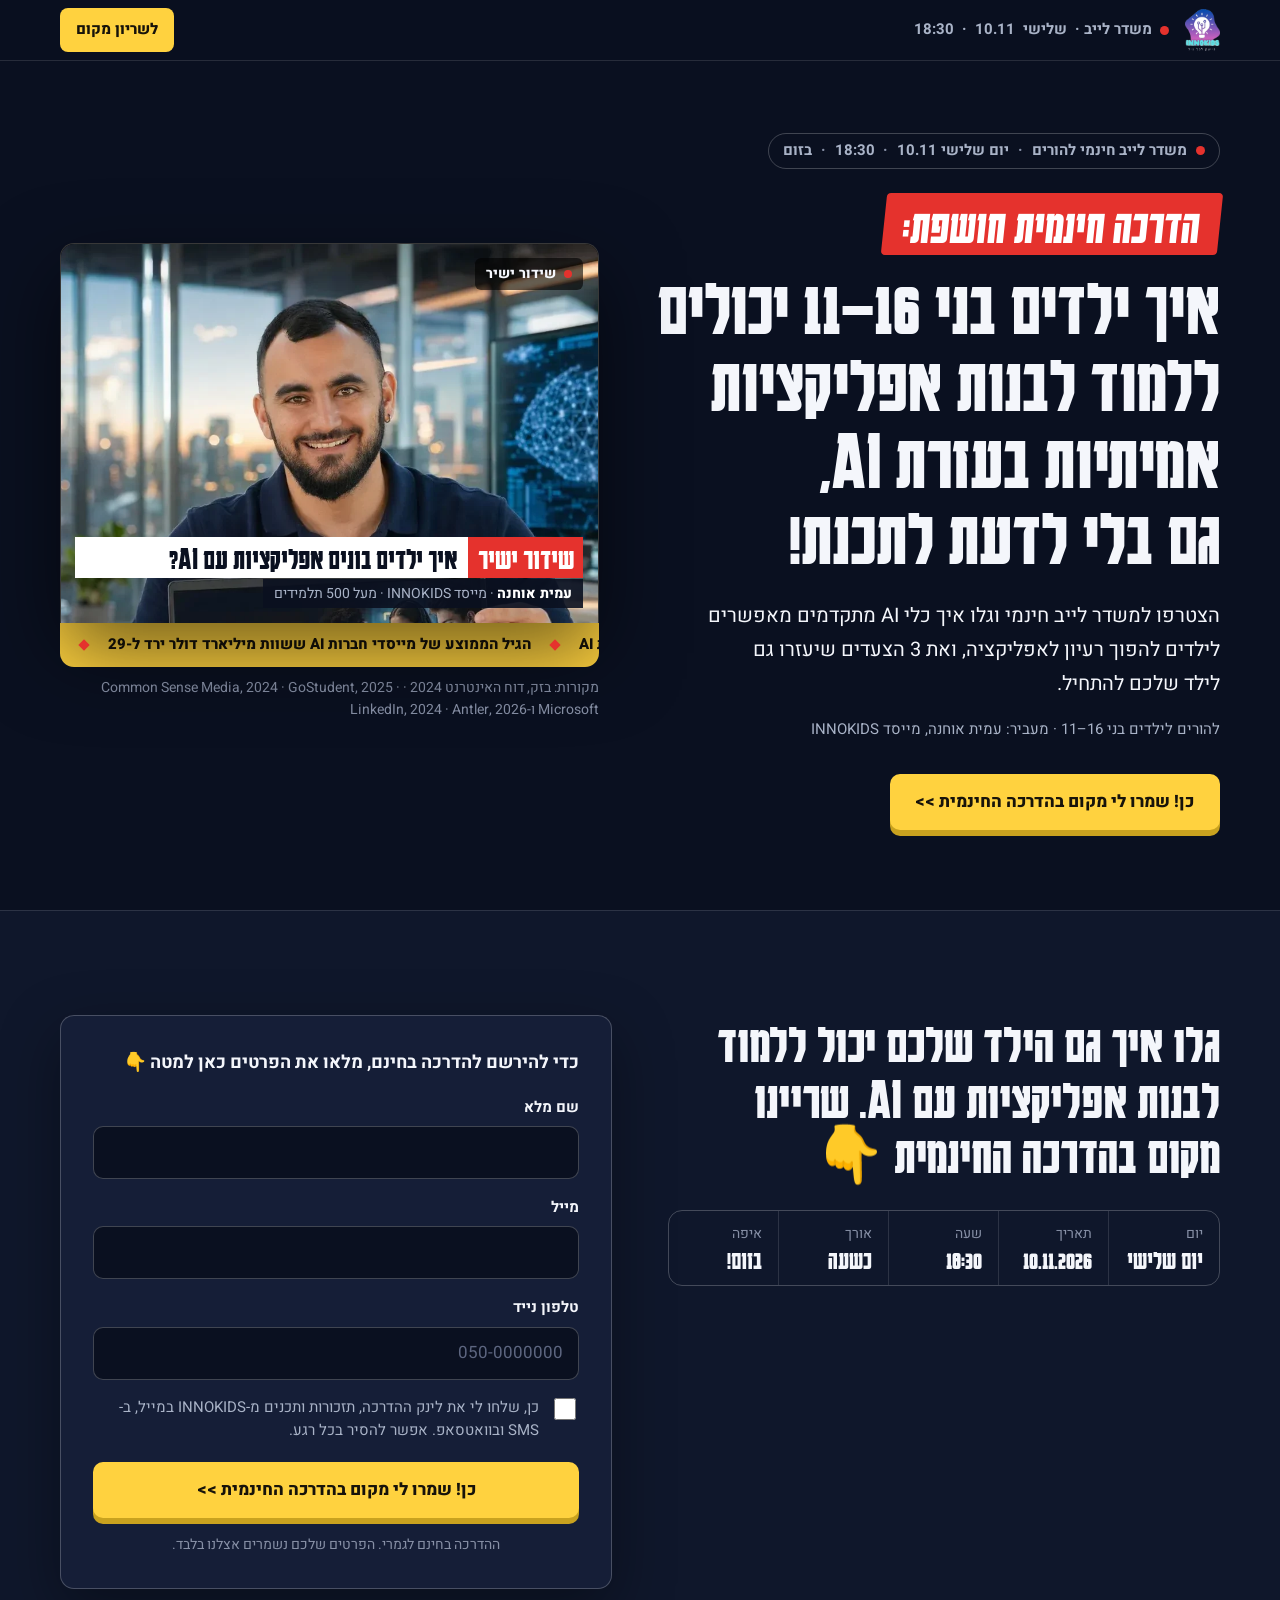
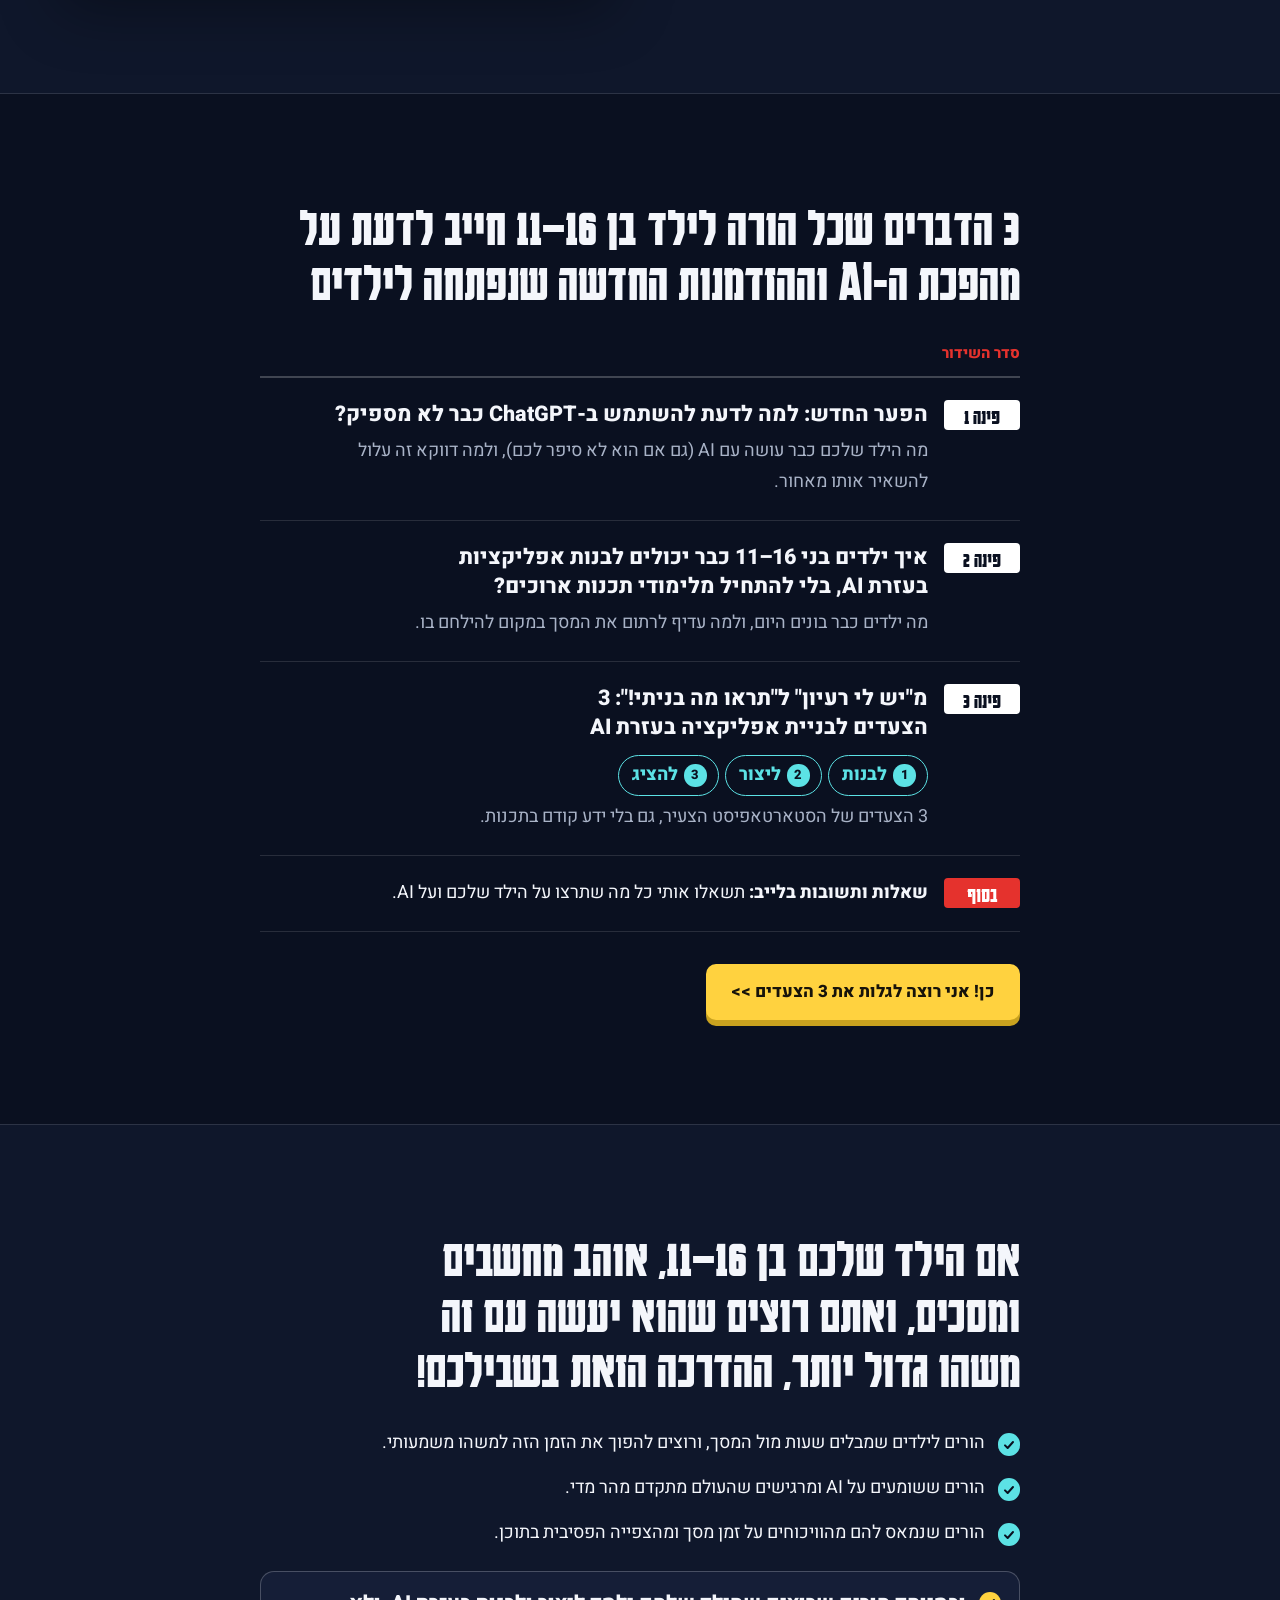
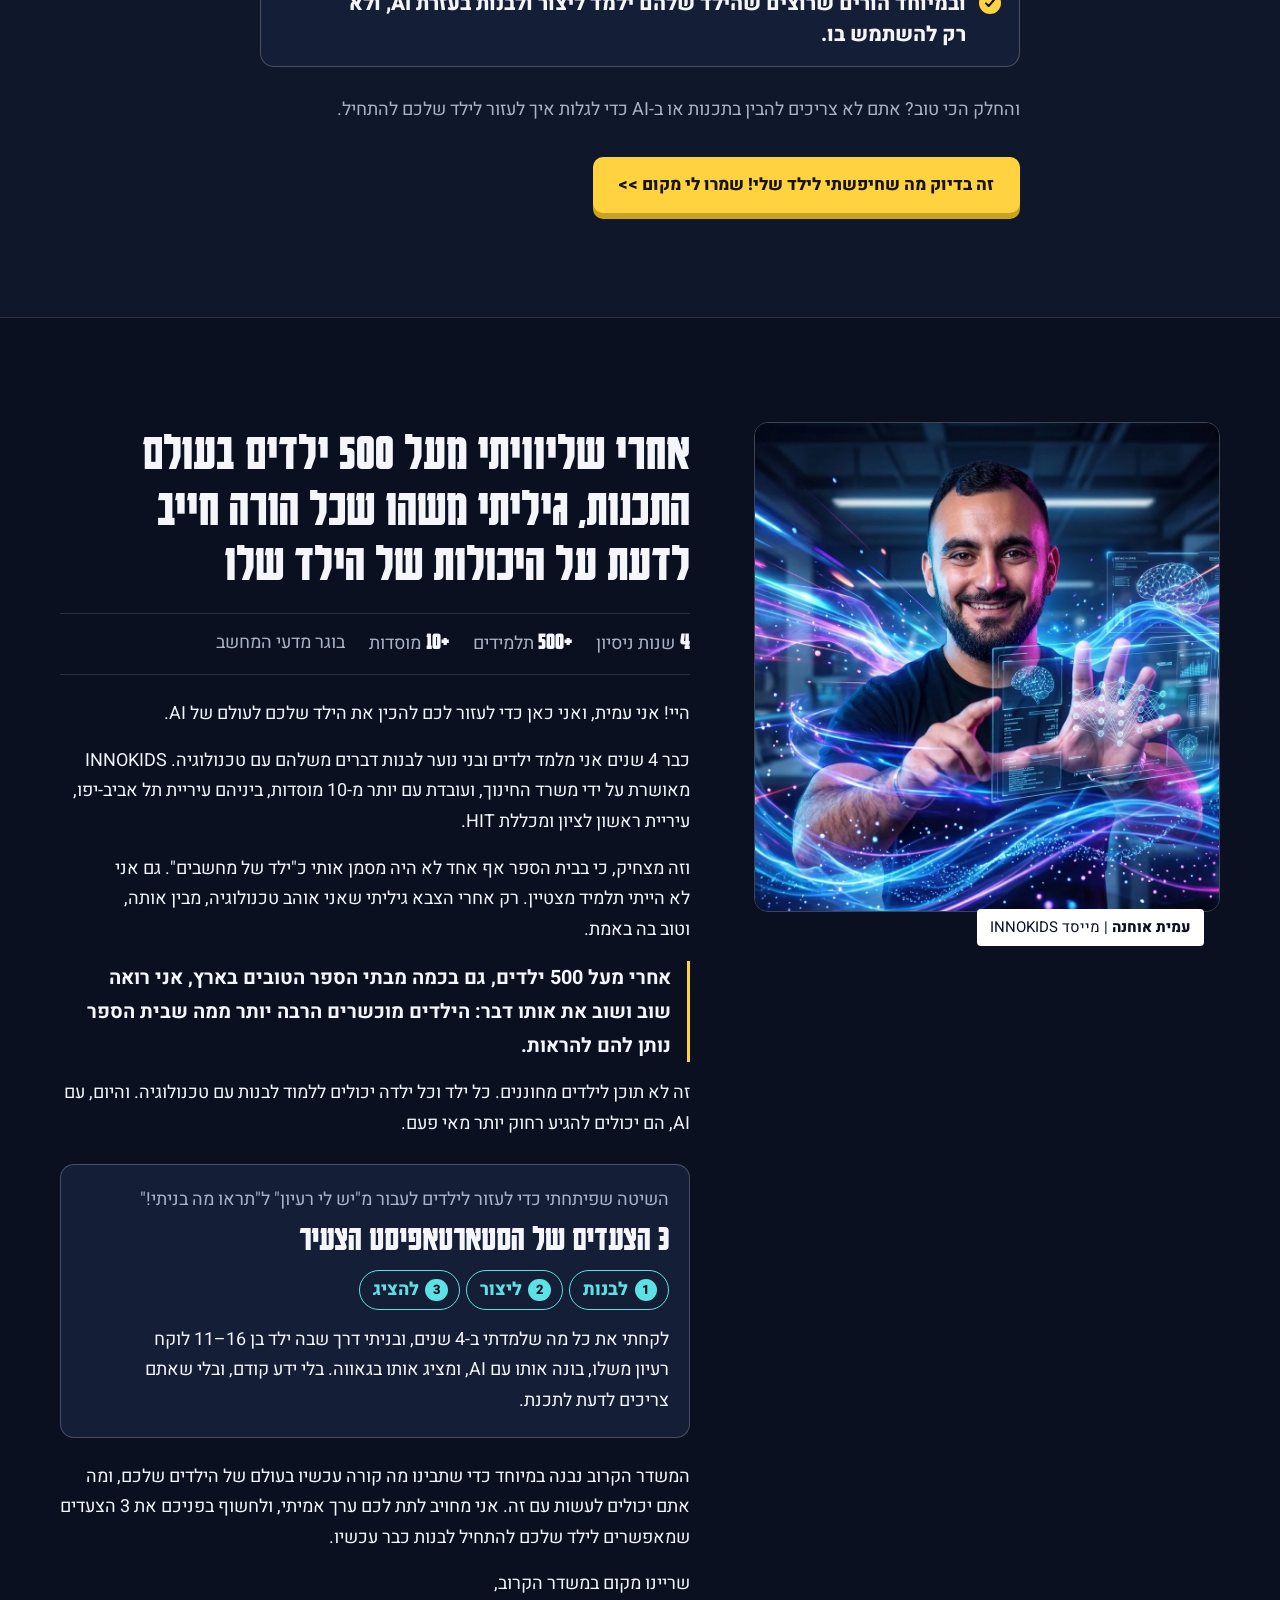
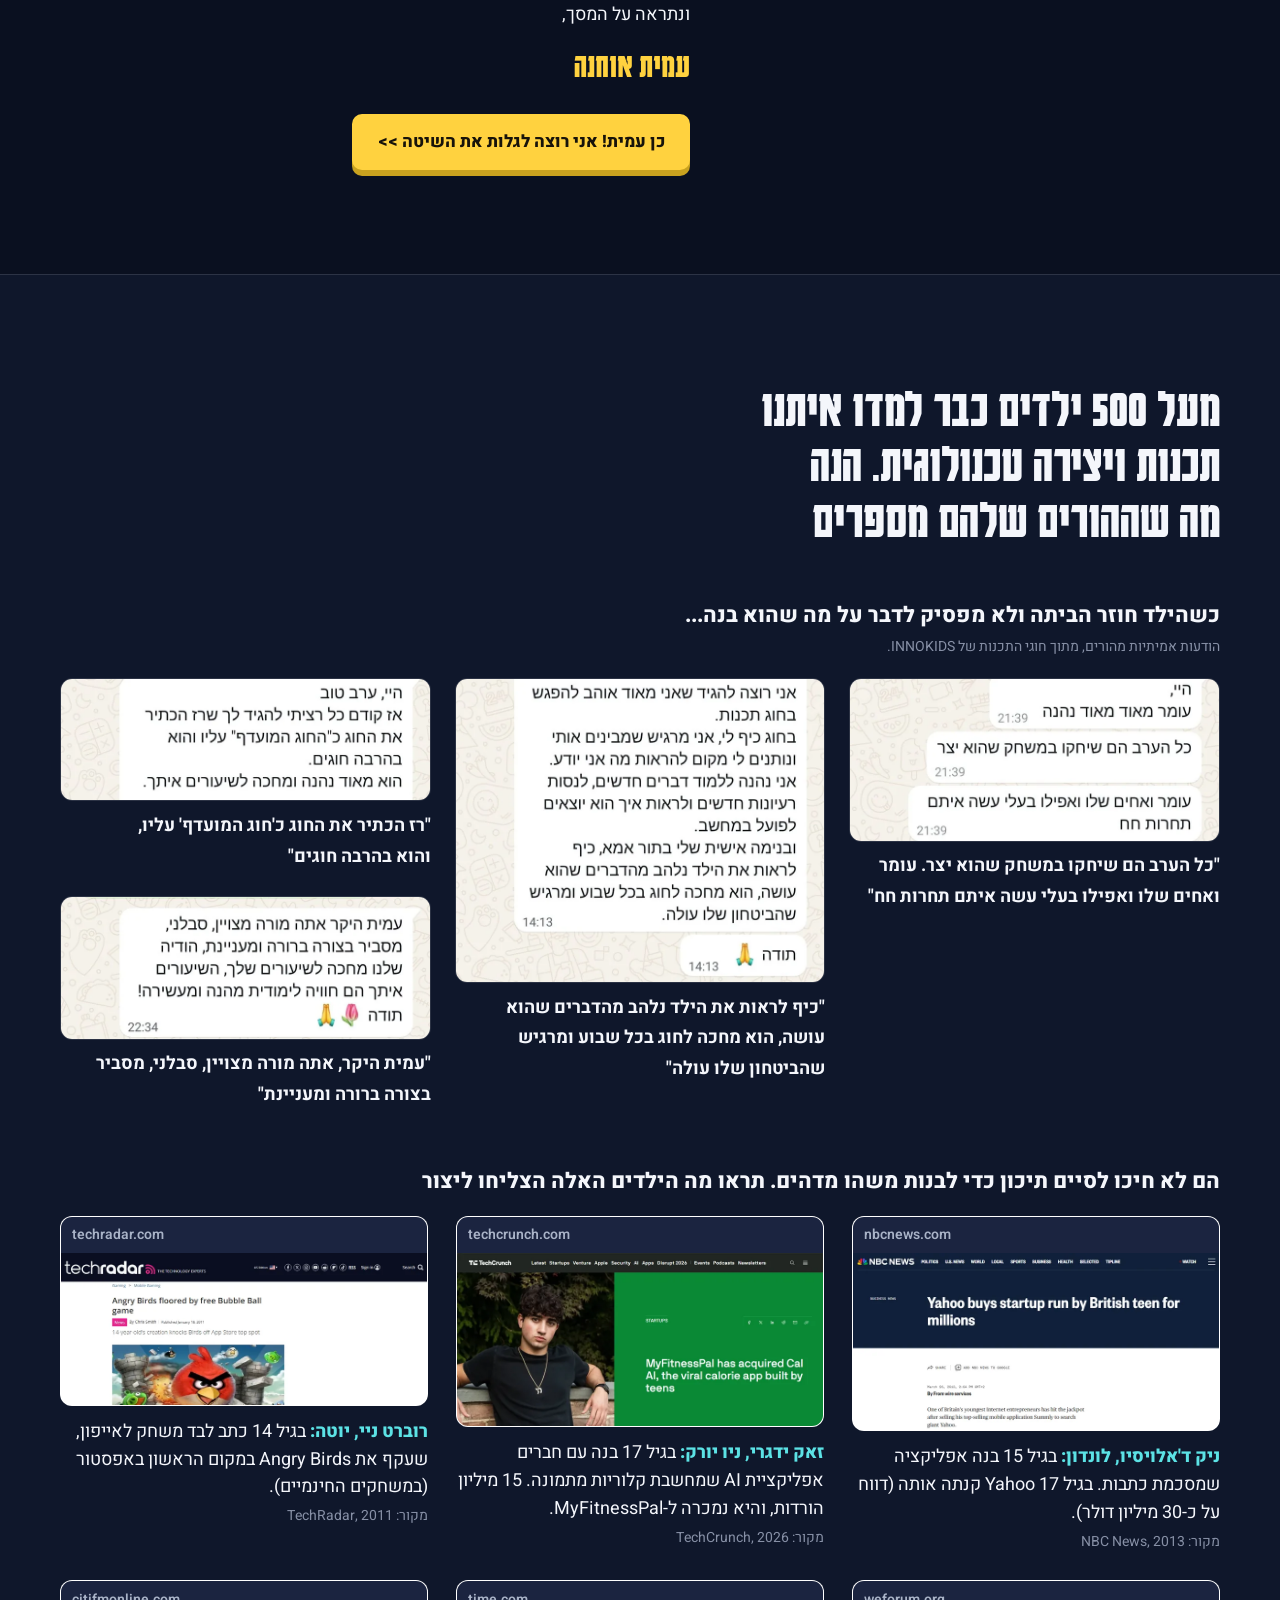
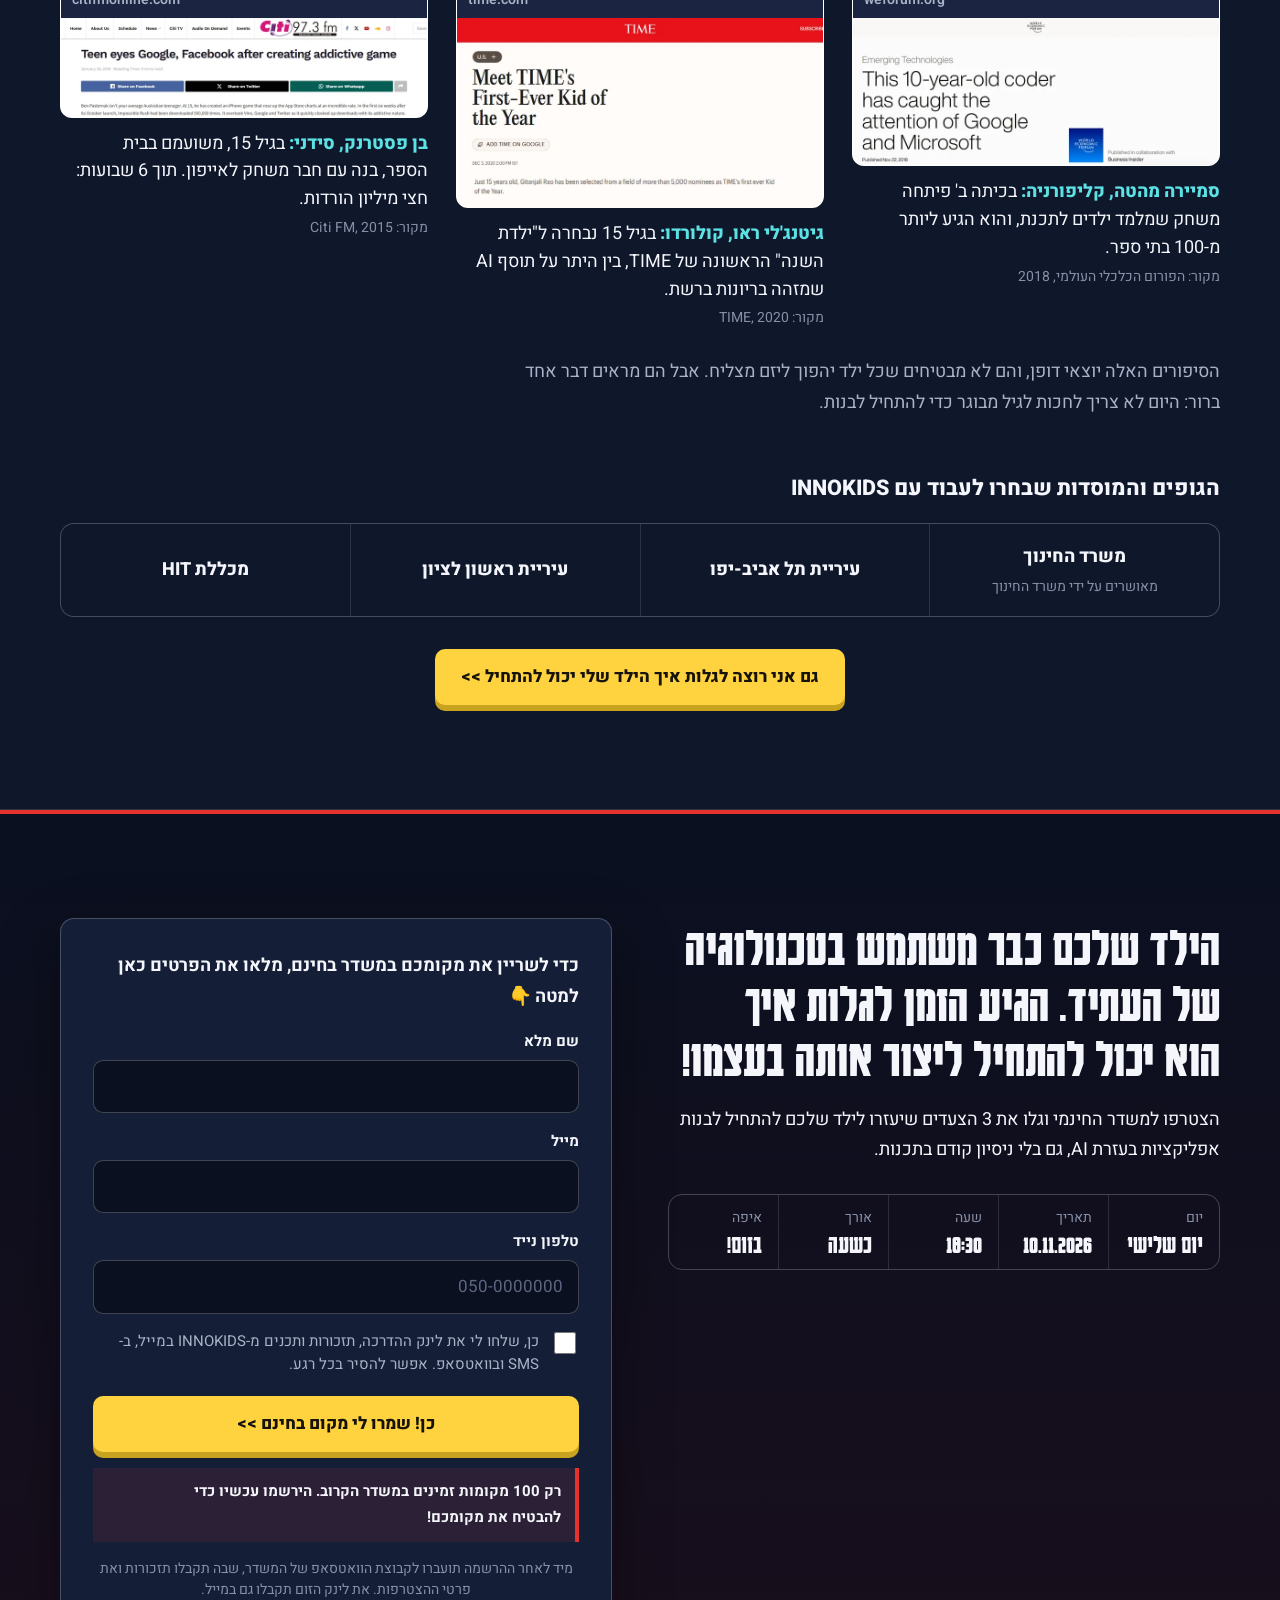
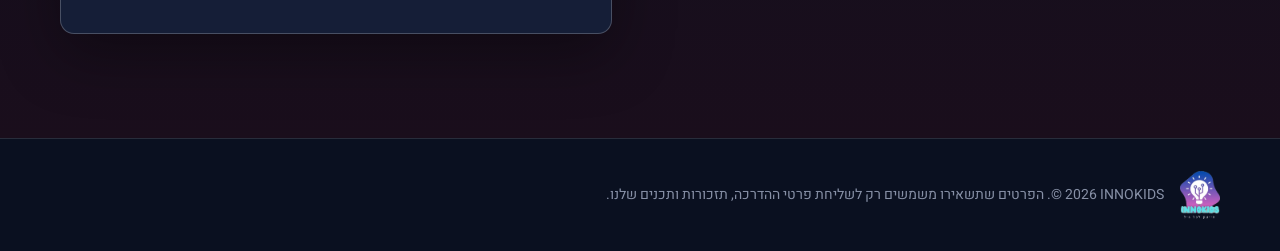
==== index.html @ e61c8cdb "Webinar registration page for parents: live-broadcast design Static Hebrew RTL page built from the a" ====
<!doctype html>
<html lang="he" dir="rtl">
<head>
<meta charset="utf-8">
<meta name="viewport" content="width=device-width, initial-scale=1">
<title>משדר לייב חינמי להורים: ילדים בונים אפליקציות עם AI | INNOKIDS</title>
<meta name="description" content="הדרכה חינמית בזום להורים לילדים בני 11–16: איך ילדים יכולים ללמוד לבנות אפליקציות אמיתיות בעזרת AI, גם בלי לדעת לתכנת. יום שלישי 10.11.2026 בשעה 18:30, עם עמית אוחנה, מייסד INNOKIDS.">
<meta name="robots" content="noindex">
<meta name="theme-color" content="#0A1020">
<meta property="og:type" content="website">
<meta property="og:locale" content="he_IL">
<meta property="og:title" content="הדרכה חינמית חושפת: איך ילדים בני 11–16 יכולים ללמוד לבנות אפליקציות אמיתיות בעזרת AI, גם בלי לדעת לתכנת!">
<meta property="og:description" content="משדר לייב חינמי להורים · יום שלישי 10.11 · 18:30 · בזום. מעביר: עמית אוחנה, מייסד INNOKIDS.">
<meta property="og:image" content="/og.jpg">
<meta property="og:image:width" content="1200">
<meta property="og:image:height" content="630">
<link rel="icon" href="/favicon.svg" type="image/svg+xml">
<link rel="preconnect" href="https://fonts.googleapis.com">
<link rel="preconnect" href="https://fonts.gstatic.com" crossorigin>
<link rel="stylesheet" href="https://fonts.googleapis.com/css2?family=Heebo:wght@400;500;700;800&amp;family=Karantina:wght@400;700&amp;display=swap">
<link rel="preload" as="image" href="/assets/img/amit-live.webp" type="image/webp">
<link rel="stylesheet" href="/styles.css">
<script src="/webinar.js"></script>
</head>
<body>
<a class="skip" href="#reg-1">דילוג לטופס ההרשמה</a>

<header class="top">
  <div class="wrap top__row">
    <a class="top__logo" href="#top" aria-label="INNOKIDS"><img src="/assets/brand/logo.webp" width="199" height="240" alt="INNOKIDS"></a>
    <p class="top__onair"><span class="dot" aria-hidden="true"></span>משדר לייב · <span data-w="dayShort">שלישי</span> <span data-w="dateShort">10.11</span> · <span data-w="time">18:30</span></p>
    <a class="top__cta" href="#reg-1">לשריון מקום</a>
  </div>
</header>

<main id="top">

<!-- 1–2 · Hero + live monitor -->
<section class="hero" aria-labelledby="hero-title">
  <div class="wrap hero__grid">
    <div class="hero__copy">
      <p class="tag"><span class="dot" aria-hidden="true"></span><span>משדר לייב חינמי להורים</span><span><span data-w="day">יום שלישי</span> <span data-w="dateShort">10.11</span></span><span data-w="time">18:30</span><span>בזום</span></p>
      <h1 class="h1" id="hero-title">
        <span class="h1__flag">הדרכה חינמית חושפת:</span>
        <span class="h1__text">איך ילדים בני <span class="nw" dir="ltr">11–16</span> יכולים ללמוד לבנות אפליקציות אמיתיות בעזרת AI, גם בלי לדעת&nbsp;לתכנת!</span>
      </h1>
      <p class="hero__sub">הצטרפו למשדר לייב חינמי וגלו איך כלי AI מתקדמים מאפשרים לילדים להפוך רעיון לאפליקציה, ואת 3 הצעדים שיעזרו גם לילד שלכם&nbsp;להתחיל.</p>
      <p class="hero__trust">להורים לילדים בני <span class="nw" dir="ltr">11–16</span> · מעביר: עמית אוחנה, מייסד INNOKIDS</p>
      <a class="btn" href="#reg-1">כן! שמרו לי מקום בהדרכה החינמית &gt;&gt;</a>
    </div>

    <figure class="monitor" aria-label="עמית אוחנה בשידור ישיר">
      <div class="monitor__screen">
        <img src="/assets/img/amit-live.webp" width="936" height="660" alt="עמית אוחנה, מייסד INNOKIDS, מסתכל למצלמה">
        <p class="monitor__live"><span class="dot" aria-hidden="true"></span>שידור ישיר</p>
        <div class="third">
          <p class="third__head"><span class="third__live">שידור ישיר</span><span class="third__title">איך ילדים בונים אפליקציות עם AI?</span></p>
          <p class="third__name"><strong>עמית אוחנה</strong> · מייסד INNOKIDS · מעל 500 תלמידים</p>
        </div>
      </div>
      <div class="ticker" aria-label="נתונים" data-scroller>
        <div class="ticker__track">
          <ul class="ticker__list">
            <li>93% מבני הנוער בישראל כבר משתמשים בכלי AI</li>
            <li>רק 37% מההורים יודעים שהילד שלהם משתמש</li>
            <li>רק 25% מהמורים מקבלים הכשרה ב-AI</li>
            <li>71% מהמנהלים יעדיפו מועמד עם מיומנויות AI</li>
            <li>הגיל הממוצע של מייסדי חברות AI ששוות מיליארד דולר ירד ל-29</li>
          </ul>
          <ul class="ticker__list" aria-hidden="true">
            <li>93% מבני הנוער בישראל כבר משתמשים בכלי AI</li>
            <li>רק 37% מההורים יודעים שהילד שלהם משתמש</li>
            <li>רק 25% מהמורים מקבלים הכשרה ב-AI</li>
            <li>71% מהמנהלים יעדיפו מועמד עם מיומנויות AI</li>
            <li>הגיל הממוצע של מייסדי חברות AI ששוות מיליארד דולר ירד ל-29</li>
          </ul>
        </div>
      </div>
      <figcaption class="fine monitor__src">מקורות: בזק, דוח האינטרנט 2024 · Common Sense Media, 2024 · GoStudent, 2025 · Microsoft ו-LinkedIn, 2024 · Antler, 2026</figcaption>
    </figure>
  </div>
</section>

<!-- 3 · First form -->
<section class="section section--panel" id="reg-1" aria-labelledby="reg1-title">
  <div class="wrap reg">
    <div class="reg__intro">
      <h2 class="h2" id="reg1-title">גלו איך גם הילד שלכם יכול ללמוד לבנות אפליקציות עם AI. שריינו מקום בהדרכה החינמית 👇</h2>
      <div class="when" aria-label="מועד המשדר">
        <p><span class="when__k">יום</span><span class="when__v" data-w="day">יום שלישי</span></p>
        <p><span class="when__k">תאריך</span><span class="when__v" data-w="date">10.11.2026</span></p>
        <p><span class="when__k">שעה</span><span class="when__v" data-w="time">18:30</span></p>
        <p><span class="when__k">אורך</span><span class="when__v" data-w="duration">כשעה</span></p>
        <p><span class="when__k">איפה</span><span class="when__v">בזום!</span></p>
      </div>
    </div>
    <form class="form" name="webinar" method="POST" action="/thank-you.html" data-netlify="true" netlify-honeypot="company" novalidate>
      <input type="hidden" name="form-name" value="webinar">
      <input type="hidden" name="source" value="hero">
      <p class="form__lead">כדי להירשם להדרכה בחינם, מלאו את הפרטים כאן למטה 👇</p>
      <p class="hp" aria-hidden="true"><label>חברה <input name="company" tabindex="-1" autocomplete="off"></label></p>
      <div class="field">
        <label for="name-1">שם מלא</label>
        <input id="name-1" name="name" type="text" autocomplete="name" required>
      </div>
      <div class="field">
        <label for="email-1">מייל</label>
        <input id="email-1" name="email" type="email" autocomplete="email" inputmode="email" dir="ltr" required>
      </div>
      <div class="field">
        <label for="phone-1">טלפון נייד</label>
        <input id="phone-1" name="phone" type="tel" autocomplete="tel" inputmode="tel" dir="ltr" placeholder="050-0000000" required>
      </div>
      <label class="check" for="consent-1">
        <input id="consent-1" name="consent" type="checkbox" value="yes" required>
        <span>כן, שלחו לי את לינק ההדרכה, תזכורות ותכנים מ-INNOKIDS במייל, ב-SMS ובוואטסאפ. אפשר להסיר בכל רגע.</span>
      </label>
      <p class="form__error" role="alert" aria-live="assertive"></p>
      <button class="btn btn--block" type="submit">כן! שמרו לי מקום בהדרכה החינמית &gt;&gt;</button>
      <p class="fine form__fine">ההדרכה בחינם לגמרי. הפרטים שלכם נשמרים אצלנו בלבד.</p>
    </form>
  </div>
</section>

<!-- 4 · What you'll learn: the broadcast rundown -->
<section class="section" aria-labelledby="rundown-title">
  <div class="wrap narrow">
    <h2 class="h2" id="rundown-title">3 הדברים שכל הורה לילד בן <span class="nw" dir="ltr">11–16</span> חייב לדעת על מהפכת ה-AI וההזדמנות החדשה שנפתחה&nbsp;לילדים</h2>
    <p class="rundown__label">סדר השידור</p>
    <ol class="rundown">
      <li class="rundown__item">
        <span class="rundown__seg">פינה 1</span>
        <div>
          <h3 class="h3">הפער החדש: למה לדעת להשתמש ב-ChatGPT כבר לא&nbsp;מספיק?</h3>
          <p>מה הילד שלכם כבר עושה עם AI (גם אם הוא לא סיפר לכם), ולמה דווקא זה עלול להשאיר אותו&nbsp;מאחור.</p>
        </div>
      </li>
      <li class="rundown__item">
        <span class="rundown__seg">פינה 2</span>
        <div>
          <h3 class="h3">איך ילדים בני <span class="nw" dir="ltr">11–16</span> כבר יכולים לבנות אפליקציות בעזרת AI, בלי להתחיל מלימודי תכנות&nbsp;ארוכים?</h3>
          <p>מה ילדים כבר בונים היום, ולמה עדיף לרתום את המסך במקום להילחם&nbsp;בו.</p>
        </div>
      </li>
      <li class="rundown__item">
        <span class="rundown__seg">פינה 3</span>
        <div>
          <h3 class="h3">מ"יש לי רעיון" ל"תראו מה בניתי!": 3 הצעדים לבניית אפליקציה בעזרת&nbsp;AI</h3>
          <ol class="steps" aria-label="3 הצעדים של הסטארטאפיסט הצעיר">
            <li>לבנות</li>
            <li>ליצור</li>
            <li>להציג</li>
          </ol>
          <p>3 הצעדים של הסטארטאפיסט הצעיר, גם בלי ידע קודם&nbsp;בתכנות.</p>
        </div>
      </li>
      <li class="rundown__item rundown__item--qa">
        <span class="rundown__seg">בסוף</span>
        <div>
          <p><strong>שאלות ותשובות בלייב:</strong> תשאלו אותי כל מה שתרצו על הילד שלכם ועל&nbsp;AI.</p>
        </div>
      </li>
    </ol>
    <a class="btn" href="#reg-2">כן! אני רוצה לגלות את 3 הצעדים &gt;&gt;</a>
  </div>
</section>

<!-- 5 · Who it's for -->
<section class="section section--panel" aria-labelledby="fit-title">
  <div class="wrap narrow">
    <h2 class="h2" id="fit-title">אם הילד שלכם בן <span class="nw" dir="ltr">11–16</span>, אוהב מחשבים ומסכים, ואתם רוצים שהוא יעשה עם זה משהו גדול יותר, ההדרכה הזאת&nbsp;בשבילכם!</h2>
    <ul class="fit">
      <li>הורים לילדים שמבלים שעות מול המסך, ורוצים להפוך את הזמן הזה למשהו&nbsp;משמעותי.</li>
      <li>הורים ששומעים על AI ומרגישים שהעולם מתקדם מהר&nbsp;מדי.</li>
      <li>הורים שנמאס להם מהוויכוחים על זמן מסך ומהצפייה הפסיבית&nbsp;בתוכן.</li>
      <li class="fit__key">ובמיוחד הורים שרוצים שהילד שלהם ילמד ליצור ולבנות בעזרת AI, ולא רק להשתמש&nbsp;בו.</li>
    </ul>
    <p class="fit__close">והחלק הכי טוב? אתם לא צריכים להבין בתכנות או ב-AI כדי לגלות איך לעזור לילד שלכם&nbsp;להתחיל.</p>
    <a class="btn" href="#reg-2">זה בדיוק מה שחיפשתי לילד שלי! שמרו לי מקום &gt;&gt;</a>
  </div>
</section>

<!-- 6 · Host -->
<section class="section" aria-labelledby="host-title">
  <div class="wrap host">
    <figure class="host__photo">
      <img src="/assets/img/photos-amit-ai.webp" width="1023" height="1100" loading="lazy" alt="עמית אוחנה">
      <figcaption><strong>עמית אוחנה</strong> | מייסד INNOKIDS</figcaption>
    </figure>
    <div class="host__text">
      <h2 class="h2" id="host-title">אחרי שליוויתי מעל 500 ילדים בעולם התכנות, גיליתי משהו שכל הורה חייב לדעת על היכולות של הילד&nbsp;שלו</h2>
      <ul class="creds" aria-label="נתוני סמכות">
        <li><strong>4</strong> שנות ניסיון</li>
        <li><strong dir="ltr">500+</strong> תלמידים</li>
        <li><strong dir="ltr">10+</strong> מוסדות</li>
        <li>בוגר מדעי המחשב</li>
      </ul>
      <div class="letter">
        <p>היי! אני עמית, ואני כאן כדי לעזור לכם להכין את הילד שלכם לעולם של&nbsp;AI.</p>
        <p>כבר 4 שנים אני מלמד ילדים ובני נוער לבנות דברים משלהם עם טכנולוגיה. INNOKIDS מאושרת על ידי משרד החינוך, ועובדת עם יותר מ-10 מוסדות, ביניהם עיריית תל אביב-יפו, עיריית ראשון לציון ומכללת&nbsp;HIT.</p>
        <p>וזה מצחיק, כי בבית הספר אף אחד לא היה מסמן אותי כ"ילד של מחשבים". גם אני לא הייתי תלמיד מצטיין. רק אחרי הצבא גיליתי שאני אוהב טכנולוגיה, מבין אותה, וטוב בה&nbsp;באמת.</p>
        <p class="letter__key">אחרי מעל 500 ילדים, גם בכמה מבתי הספר הטובים בארץ, אני רואה שוב ושוב את אותו דבר: הילדים מוכשרים הרבה יותר ממה שבית הספר נותן להם&nbsp;להראות.</p>
        <p>זה לא תוכן לילדים מחוננים. כל ילד וכל ילדה יכולים ללמוד לבנות עם טכנולוגיה. והיום, עם AI, הם יכולים להגיע רחוק יותר מאי&nbsp;פעם.</p>
        <div class="method">
          <p class="method__intro">השיטה שפיתחתי כדי לעזור לילדים לעבור מ"יש לי רעיון" ל"תראו מה&nbsp;בניתי!"</p>
          <p class="method__name">3 הצעדים של הסטארטאפיסט הצעיר</p>
          <ol class="steps">
            <li>לבנות</li>
            <li>ליצור</li>
            <li>להציג</li>
          </ol>
          <p>לקחתי את כל מה שלמדתי ב-4 שנים, ובניתי דרך שבה ילד בן <span class="nw" dir="ltr">11–16</span> לוקח רעיון משלו, בונה אותו עם AI, ומציג אותו בגאווה. בלי ידע קודם, ובלי שאתם צריכים לדעת&nbsp;לתכנת.</p>
        </div>
        <p>המשדר הקרוב נבנה במיוחד כדי שתבינו מה קורה עכשיו בעולם של הילדים שלכם, ומה אתם יכולים לעשות עם זה. אני מחויב לתת לכם ערך אמיתי, ולחשוף בפניכם את 3 הצעדים שמאפשרים לילד שלכם להתחיל לבנות כבר&nbsp;עכשיו.</p>
        <p>שריינו מקום במשדר הקרוב,<br>ונתראה על המסך,</p>
        <p class="sign">עמית אוחנה</p>
      </div>
      <a class="btn" href="#reg-2">כן עמית! אני רוצה לגלות את השיטה &gt;&gt;</a>
    </div>
  </div>
</section>

<!-- 7 · Proof -->
<section class="section section--panel" aria-labelledby="proof-title">
  <div class="wrap">
    <h2 class="h2 narrow-h" id="proof-title">מעל 500 ילדים כבר למדו איתנו תכנות ויצירה טכנולוגית. הנה מה שההורים שלהם&nbsp;מספרים</h2>

    <h3 class="h3 proof__sub">כשהילד חוזר הביתה ולא מפסיק לדבר על מה שהוא&nbsp;בנה...</h3>
    <p class="fine proof__label">הודעות אמיתיות מהורים, מתוך חוגי התכנות של INNOKIDS.</p>
    <ul class="msgs">
      <li class="msg">
        <img src="/assets/img/parents-p6.webp" width="760" height="334" loading="lazy" alt="הודעה מהורה: עומר מאוד מאוד נהנה. כל הערב הם שיחקו במשחק שהוא יצר. עומר ואחים שלו ואפילו בעלי עשה איתם תחרות חח">
        <p>"כל הערב הם שיחקו במשחק שהוא יצר. עומר ואחים שלו ואפילו בעלי עשה איתם תחרות&nbsp;חח"</p>
      </li>
      <li class="msg">
        <img src="/assets/img/parents-p3.webp" width="760" height="626" loading="lazy" alt="הודעה מאמא: כיף לראות את הילד נלהב מהדברים שהוא עושה, הוא מחכה לחוג בכל שבוע ומרגיש שהביטחון שלו עולה">
        <p>"כיף לראות את הילד נלהב מהדברים שהוא עושה, הוא מחכה לחוג בכל שבוע ומרגיש שהביטחון שלו&nbsp;עולה"</p>
      </li>
      <li class="msg">
        <img src="/assets/img/parents-p4.webp" width="760" height="251" loading="lazy" alt="הודעה מהורה: רז הכתיר את החוג כחוג המועדף עליו והוא בהרבה חוגים. הוא מאוד נהנה ומחכה לשיעורים איתך">
        <p>"רז הכתיר את החוג כ'חוג המועדף' עליו, והוא בהרבה&nbsp;חוגים"</p>
      </li>
      <li class="msg">
        <img src="/assets/img/parents-p2.webp" width="760" height="292" loading="lazy" alt="הודעה מהורה: עמית היקר אתה מורה מצויין, סבלני, מסביר בצורה ברורה ומעניינת, הודיה שלנו מחכה לשיעורים שלך">
        <p>"עמית היקר, אתה מורה מצויין, סבלני, מסביר בצורה ברורה&nbsp;ומעניינת"</p>
      </li>
    </ul>

    <h3 class="h3 proof__sub">הם לא חיכו לסיים תיכון כדי לבנות משהו מדהים. תראו מה הילדים האלה הצליחו&nbsp;ליצור</h3>
    <ul class="press">
      <li>
        <a class="press__shot" href="https://www.nbcnews.com/business/business-news/yahoo-buys-startup-run-british-teen-millions-flna1C9075778" target="_blank" rel="noopener">
          <span class="press__bar" aria-hidden="true"><span dir="ltr">nbcnews.com</span></span>
          <img src="/assets/img/press-nick.webp" width="800" height="386" loading="lazy" alt="כתבה ב-NBC News: Yahoo buys startup run by British teen for millions">
        </a>
        <p class="press__line"><strong>ניק ד'אלויסיו, לונדון:</strong> בגיל 15 בנה אפליקציה שמסכמת כתבות. בגיל 17 Yahoo קנתה אותה (דווח על כ-30 מיליון&nbsp;דולר).</p>
        <p class="fine">מקור: <bdi>NBC News, 2013</bdi></p>
      </li>
      <li>
        <a class="press__shot" href="https://techcrunch.com/2026/03/02/myfitnesspal-has-acquired-cal-ai-the-viral-calorie-app-built-by-teens/" target="_blank" rel="noopener">
          <span class="press__bar" aria-hidden="true"><span dir="ltr">techcrunch.com</span></span>
          <img src="/assets/img/press-zach.webp" width="800" height="378" loading="lazy" alt="כתבה ב-TechCrunch: MyFitnessPal has acquired Cal AI, the viral calorie app built by teens">
        </a>
        <p class="press__line"><strong>זאק ידגרי, ניו יורק:</strong> בגיל 17 בנה עם חברים אפליקציית AI שמחשבת קלוריות מתמונה. 15 מיליון הורדות, והיא נמכרה&nbsp;ל-MyFitnessPal.</p>
        <p class="fine">מקור: <bdi>TechCrunch, 2026</bdi></p>
      </li>
      <li>
        <a class="press__shot" href="https://www.techradar.com/news/gaming/angry-birds-floored-by-free-bubble-ball-game-922396" target="_blank" rel="noopener">
          <span class="press__bar" aria-hidden="true"><span dir="ltr">techradar.com</span></span>
          <img src="/assets/img/press-robert.webp" width="800" height="331" loading="lazy" alt="כתבה ב-TechRadar: Angry Birds floored by free Bubble Ball game. 14-year-old's creation knocks Birds off App Store top spot">
        </a>
        <p class="press__line"><strong>רוברט ניי, יוטה:</strong> בגיל 14 כתב לבד משחק לאייפון, שעקף את Angry Birds במקום הראשון באפסטור (במשחקים&nbsp;החינמיים).</p>
        <p class="fine">מקור: <bdi>TechRadar, 2011</bdi></p>
      </li>
      <li>
        <a class="press__shot" href="https://www.weforum.org/stories/2018/11/this-10-year-old-coder-is-already-so-successful-shes-caught-the-attention-of-google-and-microsoft/" target="_blank" rel="noopener">
          <span class="press__bar" aria-hidden="true"><span dir="ltr">weforum.org</span></span>
          <img src="/assets/img/press-samaira.webp" width="800" height="322" loading="lazy" alt="כתבה באתר הפורום הכלכלי העולמי: This 10-year-old coder has caught the attention of Google and Microsoft">
        </a>
        <p class="press__line"><strong>סמיירה מהטה, קליפורניה:</strong> בכיתה ב' פיתחה משחק שמלמד ילדים לתכנת, והוא הגיע ליותר מ-100 בתי&nbsp;ספר.</p>
        <p class="fine">מקור: <bdi>הפורום הכלכלי העולמי, 2018</bdi></p>
      </li>
      <li>
        <a class="press__shot" href="https://time.com/5916772/kid-of-the-year-2020/" target="_blank" rel="noopener">
          <span class="press__bar" aria-hidden="true"><span dir="ltr">time.com</span></span>
          <img src="/assets/img/press-gitanjali.webp" width="800" height="413" loading="lazy" alt="כתבה במגזין TIME: Meet TIME's First-Ever Kid of the Year. Just 15 years old, Gitanjali Rao has been selected from a field of more than 5,000 nominees">
        </a>
        <p class="press__line"><strong>גיטנג'לי ראו, קולורדו:</strong> בגיל 15 נבחרה ל"ילדת השנה" הראשונה של TIME, בין היתר על תוסף AI שמזהה בריונות&nbsp;ברשת.</p>
        <p class="fine">מקור: <bdi>TIME, 2020</bdi></p>
      </li>
      <li>
        <a class="press__shot" href="https://citifmonline.com/?p=85435" target="_blank" rel="noopener">
          <span class="press__bar" aria-hidden="true"><span dir="ltr">citifmonline.com</span></span>
          <img src="/assets/img/press-ben.webp" width="800" height="216" loading="lazy" alt="כתבה ב-Citi FM: Teen eyes Google, Facebook after creating addictive game">
        </a>
        <p class="press__line"><strong>בן פסטרנק, סידני:</strong> בגיל 15, משועמם בבית הספר, בנה עם חבר משחק לאייפון. תוך 6 שבועות: חצי מיליון&nbsp;הורדות.</p>
        <p class="fine">מקור: <bdi>Citi FM, 2015</bdi></p>
      </li>
    </ul>
    <p class="press__note">הסיפורים האלה יוצאי דופן, והם לא מבטיחים שכל ילד יהפוך ליזם מצליח. אבל הם מראים דבר אחד ברור: היום לא צריך לחכות לגיל מבוגר כדי להתחיל&nbsp;לבנות.</p>

    <h3 class="h3 proof__sub">הגופים והמוסדות שבחרו לעבוד עם INNOKIDS</h3>
    <ul class="orgs">
      <li><span class="orgs__name">משרד החינוך</span><span class="orgs__note">מאושרים על ידי משרד החינוך</span></li>
      <li><span class="orgs__name">עיריית תל אביב-יפו</span></li>
      <li><span class="orgs__name">עיריית ראשון לציון</span></li>
      <li><span class="orgs__name">מכללת HIT</span></li>
    </ul>
    <div class="center"><a class="btn" href="#reg-2">גם אני רוצה לגלות איך הילד שלי יכול להתחיל &gt;&gt;</a></div>
  </div>
</section>

<!-- 8 · Final CTA + second form -->
<section class="section final" id="reg-2" aria-labelledby="reg2-title">
  <div class="wrap reg">
    <div class="reg__intro">
      <h2 class="h2" id="reg2-title">הילד שלכם כבר משתמש בטכנולוגיה של העתיד. הגיע הזמן לגלות איך הוא יכול להתחיל ליצור אותה&nbsp;בעצמו!</h2>
      <p class="final__line">הצטרפו למשדר החינמי וגלו את 3 הצעדים שיעזרו לילד שלכם להתחיל לבנות אפליקציות בעזרת AI, גם בלי ניסיון קודם&nbsp;בתכנות.</p>
      <div class="when" aria-label="מועד המשדר">
        <p><span class="when__k">יום</span><span class="when__v" data-w="day">יום שלישי</span></p>
        <p><span class="when__k">תאריך</span><span class="when__v" data-w="date">10.11.2026</span></p>
        <p><span class="when__k">שעה</span><span class="when__v" data-w="time">18:30</span></p>
        <p><span class="when__k">אורך</span><span class="when__v" data-w="duration">כשעה</span></p>
        <p><span class="when__k">איפה</span><span class="when__v">בזום!</span></p>
      </div>
    </div>
    <form class="form" name="webinar" method="POST" action="/thank-you.html" data-netlify="true" netlify-honeypot="company" novalidate>
      <input type="hidden" name="form-name" value="webinar">
      <input type="hidden" name="source" value="final">
      <p class="form__lead">כדי לשריין את מקומכם במשדר בחינם, מלאו את הפרטים כאן למטה 👇</p>
      <p class="hp" aria-hidden="true"><label>חברה <input name="company" tabindex="-1" autocomplete="off"></label></p>
      <div class="field">
        <label for="name-2">שם מלא</label>
        <input id="name-2" name="name" type="text" autocomplete="name" required>
      </div>
      <div class="field">
        <label for="email-2">מייל</label>
        <input id="email-2" name="email" type="email" autocomplete="email" inputmode="email" dir="ltr" required>
      </div>
      <div class="field">
        <label for="phone-2">טלפון נייד</label>
        <input id="phone-2" name="phone" type="tel" autocomplete="tel" inputmode="tel" dir="ltr" placeholder="050-0000000" required>
      </div>
      <label class="check" for="consent-2">
        <input id="consent-2" name="consent" type="checkbox" value="yes" required>
        <span>כן, שלחו לי את לינק ההדרכה, תזכורות ותכנים מ-INNOKIDS במייל, ב-SMS ובוואטסאפ. אפשר להסיר בכל רגע.</span>
      </label>
      <p class="form__error" role="alert" aria-live="assertive"></p>
      <button class="btn btn--block" type="submit">כן! שמרו לי מקום בחינם &gt;&gt;</button>
      <p class="form__seats">רק <span data-w="seats">100</span> מקומות זמינים במשדר הקרוב. הירשמו עכשיו כדי להבטיח את&nbsp;מקומכם!</p>
      <p class="fine form__fine">מיד לאחר ההרשמה תועברו לקבוצת הוואטסאפ של המשדר, שבה תקבלו תזכורות ואת פרטי ההצטרפות. את לינק הזום תקבלו גם&nbsp;במייל.</p>
    </form>
  </div>
</section>

</main>

<footer class="foot">
  <div class="wrap foot__row">
    <img src="/assets/brand/logo.webp" width="199" height="240" alt="INNOKIDS" loading="lazy">
    <p class="fine"><span dir="ltr">© 2026 INNOKIDS</span>. הפרטים שתשאירו משמשים רק לשליחת פרטי ההדרכה, תזכורות ותכנים&nbsp;שלנו.</p>
  </div>
</footer>

<a class="sticky" href="#reg-2" aria-hidden="true" tabindex="-1">כן! שמרו לי מקום בחינם &gt;&gt;</a>

<script src="/main.js" defer></script>
</body>
</html>
---- styles.css ----
/* INNOKIDS · webinar registration page. Concept: a live news broadcast. */
:root{
  --studio:#0A1020;
  --studio-2:#0F172B;
  --panel:#151E37;
  --line:rgba(255,255,255,.12);
  --line-strong:rgba(255,255,255,.22);
  --text:#F4F6FB;
  --muted:#A9B3C7;
  --faint:#8790A6;
  --onair:#E5322D;
  --onair-deep:#B3201C;
  --crawl:#FFD23F;
  --crawl-ink:#17130A;
  --brand:#5CE2E5;
  --pad-x:clamp(1rem,5vw,2.5rem);
  --pad-y:clamp(3.5rem,9vw,6.5rem);
  --w:1160px;
  --w-text:760px;
  --r:14px;
  --display:"Karantina","Heebo",system-ui,sans-serif;
  --body:"Heebo",system-ui,-apple-system,"Segoe UI",Arial,sans-serif;
}

*,*::before,*::after{box-sizing:border-box}
html{-webkit-text-size-adjust:100%;scroll-behavior:smooth}
@media (prefers-reduced-motion:reduce){html{scroll-behavior:auto}}
body{
  margin:0;background:var(--studio);color:var(--text);
  font-family:var(--body);font-size:1.0625rem;line-height:1.7;
  -webkit-font-smoothing:antialiased;overflow-x:clip;
}
@media (min-width:768px){body{font-size:1.125rem}}
img{display:block;max-width:100%;height:auto}
a{color:inherit}
p,h1,h2,h3,ul,ol,figure{margin:0}
ul,ol{padding:0;list-style:none}
strong{font-weight:800}
h1,h2,h3{text-wrap:balance}
p,li{text-wrap:pretty}
:focus-visible{outline:3px solid var(--crawl);outline-offset:3px;border-radius:6px}
::selection{background:var(--crawl);color:var(--crawl-ink)}

.skip{position:absolute;inset-inline-start:1rem;top:-4rem;z-index:100;background:var(--crawl);color:var(--crawl-ink);
  padding:.75rem 1.25rem;border-radius:10px;font-weight:800;text-decoration:none}
.skip:focus{top:1rem}

.wrap{width:100%;max-width:calc(var(--w) + var(--pad-x)*2);margin-inline:auto;padding-inline:var(--pad-x)}
.narrow{max-width:calc(var(--w-text) + var(--pad-x)*2)}
.section{padding-block:var(--pad-y)}
.section--panel{background:var(--studio-2);border-block:1px solid var(--line)}
.center{text-align:center}
.fine{font-size:.875rem;line-height:1.55;color:var(--faint)}
.hp{display:none}

/* ---------- type ---------- */
.h1,.h2{font-family:var(--display);font-weight:700}
.h1{font-size:clamp(2.75rem,9.5vw,4.9rem);line-height:.98}
.h2{font-size:clamp(2.2rem,6.4vw,3.4rem);line-height:1.02}
.h3{font-family:var(--body);font-weight:800;font-size:clamp(1.15rem,3.6vw,1.35rem);line-height:1.35}
.narrow-h{max-width:30ch}

/* ---------- live dot ---------- */
.dot{display:inline-block;width:.6em;height:.6em;border-radius:50%;background:var(--onair);
  box-shadow:0 0 0 0 rgba(229,50,45,.6);animation:pulse 1.6s ease-out infinite;flex:none}
@keyframes pulse{0%{box-shadow:0 0 0 0 rgba(229,50,45,.55)}80%,100%{box-shadow:0 0 0 .55em rgba(229,50,45,0)}}

/* ---------- buttons ---------- */
.btn{display:inline-flex;align-items:center;justify-content:center;min-height:56px;padding:.85rem 1.6rem;
  background:var(--crawl);color:var(--crawl-ink);font-family:var(--body);font-weight:800;font-size:1.0625rem;line-height:1.3;
  text-align:center;text-decoration:none;border:0;border-radius:10px;cursor:pointer;
  box-shadow:0 6px 0 #C9A21F;transition:transform .12s ease,box-shadow .12s ease}
.btn:hover{transform:translateY(-1px);box-shadow:0 7px 0 #C9A21F}
.btn:active{transform:translateY(4px);box-shadow:0 2px 0 #C9A21F}
.btn--block{width:100%}
.btn[disabled]{opacity:.7;cursor:wait}
.section .btn,.hero .btn{margin-top:2rem}

/* ---------- header ---------- */
.top{position:sticky;top:0;z-index:40;background:rgba(10,16,32,.92);backdrop-filter:blur(8px);border-bottom:1px solid var(--line)}
.top__row{display:flex;align-items:center;gap:1rem;min-height:60px}
.top__logo img{width:auto;height:42px}
.top__onair{display:none;align-items:center;gap:.5rem;font-size:.9375rem;font-weight:700;color:var(--muted)}
.top__cta{margin-inline-start:auto;display:inline-flex;align-items:center;min-height:44px;padding:.4rem 1rem;border-radius:8px;
  background:var(--crawl);color:var(--crawl-ink);font-weight:800;font-size:.9375rem;text-decoration:none}
@media (min-width:720px){.top__onair{display:inline-flex}}

/* ---------- hero ---------- */
.hero{padding-block:clamp(2rem,6vw,4.5rem) clamp(3rem,7vw,5rem)}
.hero__grid{display:grid;gap:2.5rem;align-items:center}
.hero__grid>*,.reg>*,.host>*{min-width:0}
@media (min-width:960px){.hero__grid{grid-template-columns:1.05fr 1fr;gap:3.5rem}}
.tag{display:inline-flex;align-items:center;flex-wrap:wrap;gap:.15rem .55rem;padding:.4rem .9rem;border:1px solid var(--line-strong);
  border-radius:18px;font-size:.9375rem;font-weight:700;color:var(--muted);line-height:1.4}
.tag>span:not(.dot){white-space:nowrap}
.tag>span:not(.dot)+span::before{content:"·";margin-inline-end:.55rem;color:var(--faint)}
.tag>.dot+span::before{content:none}
.nw{white-space:nowrap}
.h1{margin-top:1.5rem}
.h1__flag{display:table;margin-bottom:.9rem;padding:.12em .4em .05em;background:var(--onair);color:#fff;
  font-size:.62em;line-height:1.1;border-radius:4px;transform:skewX(-6deg)}
.h1__text{display:block}
.hero__sub{margin-top:1.4rem;max-width:38rem;font-size:clamp(1.0625rem,2.6vw,1.25rem);color:var(--text)}
.hero__trust{margin-top:1rem;font-size:.9375rem;color:var(--muted)}

/* the monitor: the one loud element on the page */
.monitor{position:relative}
.monitor__screen{position:relative;aspect-ratio:936/660;overflow:hidden;border-radius:var(--r) var(--r) 0 0;
  border:1px solid var(--line-strong);border-bottom:0;background:#000;
  box-shadow:0 30px 80px rgba(0,0,0,.55)}
.monitor__screen img{width:100%;height:100%;object-fit:cover;object-position:50% 30%}
.monitor__live{position:absolute;top:.9rem;inset-inline-start:.9rem;display:inline-flex;align-items:center;gap:.45rem;
  padding:.25rem .7rem;background:rgba(0,0,0,.6);border-radius:6px;font-weight:800;font-size:.875rem}
.third{position:absolute;inset-inline:0;bottom:0;padding:0 .9rem .9rem}
.third__head{display:flex;align-items:stretch;flex-wrap:wrap;font-family:var(--display);font-weight:700;
  font-size:clamp(1.35rem,4.6vw,1.9rem);line-height:1.1}
.third__live{padding:.3rem .6rem .15rem;background:var(--onair);color:#fff}
.third__title{flex:1 1 12rem;padding:.3rem .7rem .15rem;background:#fff;color:#0A1020}
.third__name{display:inline-block;margin-top:0;padding:.25rem .7rem;background:rgba(10,16,32,.9);
  font-size:.875rem;line-height:1.5;color:var(--muted)}
.third__name strong{color:#fff}

.ticker{overflow:hidden;background:var(--crawl);color:var(--crawl-ink);border-radius:0 0 var(--r) var(--r);direction:ltr}
.ticker__track{display:flex;width:max-content;animation:crawl 48s linear infinite}
.ticker__list{display:flex;direction:rtl}
.ticker__list li{display:flex;align-items:center;white-space:nowrap;padding:.6rem 0;font-weight:800;font-size:.9375rem}
.ticker__list li::after{content:"";width:.5rem;height:.5rem;margin-inline:1.25rem;background:var(--onair);transform:rotate(45deg)}
@keyframes crawl{from{transform:translateX(-50%)}to{transform:translateX(0)}}
.monitor:hover .ticker__track{animation-play-state:paused}
@media (prefers-reduced-motion:reduce){
  .dot{animation:none}
  .ticker__track{animation:none;width:auto}
  .ticker__list{flex-wrap:wrap;padding:.4rem 1rem}
  .ticker__list[aria-hidden]{display:none}
  .ticker__list li{white-space:normal}
}
.monitor__src{margin-top:.6rem}

/* ---------- registration ---------- */
.reg{display:grid;gap:2rem;align-items:start}
@media (min-width:960px){.reg{grid-template-columns:1fr 1fr;gap:3.5rem}}
.when{display:grid;grid-template-columns:repeat(auto-fit,minmax(6.5rem,1fr));margin-top:1.75rem;
  border:1px solid var(--line-strong);border-radius:var(--r);overflow:hidden}
.when p{display:flex;flex-direction:column;padding:.7rem 1rem;border-inline-start:1px solid var(--line)}
.when p:first-child{border-inline-start:0}
.when__k{font-size:.875rem;color:var(--faint)}
.when__v{font-family:var(--display);font-weight:700;font-size:1.6rem;line-height:1.1}
@media (max-width:519px){
  .when{grid-template-columns:1fr 1fr}
  .when p{border-inline-start:0;border-top:1px solid var(--line)}
  .when p:nth-child(even){border-inline-start:1px solid var(--line)}
  .when p:nth-child(-n+2){border-top:0}
  .when p:last-child{grid-column:1/-1}
}

.form{display:grid;gap:1rem;padding:clamp(1.25rem,4vw,2rem);background:var(--panel);border:1px solid var(--line-strong);
  border-radius:var(--r);box-shadow:0 20px 60px rgba(0,0,0,.35)}
.form__lead{font-weight:700}
.field{display:grid;gap:.35rem}
.field label{font-weight:700;font-size:.9375rem}
.field input{width:100%;min-height:52px;padding:.7rem .95rem;font:inherit;font-size:1.0625rem;color:var(--text);
  background:var(--studio);border:1.5px solid var(--line-strong);border-radius:10px}
.field input[dir="ltr"]{text-align:right}
.field input::placeholder{color:#5D6680}
.field input:focus{outline:none;border-color:var(--crawl);box-shadow:0 0 0 3px rgba(255,210,63,.25)}
.field input[aria-invalid="true"]{border-color:var(--onair)}
.check{display:flex;gap:.7rem;align-items:flex-start;font-size:.9375rem;line-height:1.55;color:var(--muted);cursor:pointer}
.check input{flex:none;width:22px;height:22px;margin-top:.15rem;accent-color:var(--crawl)}
.check.is-invalid span{color:#FF8A86}
.form__error{min-height:0;color:#FF8A86;font-weight:700;font-size:.9375rem}
.form__error:empty{display:none}
.form__fine{text-align:center}
.form__seats{padding:.7rem .9rem;border-inline-start:4px solid var(--onair);background:rgba(229,50,45,.1);font-weight:700;font-size:.9375rem}
.form .btn{margin-top:.25rem}

/* ---------- rundown (what you'll learn) ---------- */
.rundown__label{margin-top:2rem;font-weight:800;color:var(--onair);font-size:.9375rem}
.rundown{margin-top:.6rem;border-top:2px solid var(--line-strong)}
.rundown__item{display:grid;grid-template-columns:4.75rem 1fr;gap:1rem;padding:1.4rem 0;border-bottom:1px solid var(--line)}
.rundown__seg{align-self:start;display:inline-block;padding:.1rem .5rem 0;font-family:var(--display);font-weight:700;font-size:1.35rem;
  line-height:1.3;text-align:center;background:#fff;color:#0A1020;border-radius:4px}
.rundown__item p{margin-top:.4rem;color:var(--muted)}
@media (max-width:519px){.rundown__item{grid-template-columns:1fr;gap:.6rem}.rundown__seg{justify-self:start}}
.rundown__item--qa .rundown__seg{background:var(--onair);color:#fff}
.rundown__item--qa p{margin-top:0;color:var(--text)}

.steps{display:flex;gap:.4rem;margin-top:.8rem;counter-reset:s}
.steps li{counter-increment:s;display:inline-flex;align-items:center;gap:.4rem;padding:.25rem .7rem .25rem .8rem;border:1.5px solid var(--brand);
  border-radius:999px;color:var(--brand);font-weight:800;white-space:nowrap}
.steps li::before{content:counter(s);display:inline-grid;place-items:center;width:1.4rem;height:1.4rem;border-radius:50%;
  background:var(--brand);color:var(--studio);font-size:.8125rem}
.steps{flex-wrap:wrap}
@media (max-width:420px){.steps li{font-size:.9375rem;padding:.2rem .55rem .2rem .65rem}}

/* ---------- fit ---------- */
.fit{margin-top:2rem;display:grid;gap:.9rem}
.fit li{position:relative;padding-inline-start:2.2rem}
.fit li::before{content:"";position:absolute;inset-inline-start:0;top:.3em;width:1.4rem;height:1.4rem;border-radius:50%;
  background:var(--brand) url("data:image/svg+xml,%3Csvg xmlns='http://www.w3.org/2000/svg' viewBox='0 0 24 24'%3E%3Cpath d='M6 12.5l4 4 8-9' fill='none' stroke='%230A1020' stroke-width='3' stroke-linecap='round' stroke-linejoin='round'/%3E%3C/svg%3E") center/70% no-repeat}
.fit__key{margin-top:.5rem;padding:1rem 1.1rem 1rem 1.1rem;padding-inline-start:3.3rem !important;background:var(--panel);
  border:1px solid var(--line-strong);border-radius:var(--r);font-weight:800;font-size:1.15em;line-height:1.5}
.fit__key::before{inset-inline-start:1.1rem !important;top:1.25rem !important;background-color:var(--crawl) !important}
.fit__close{margin-top:1.75rem;color:var(--muted)}

/* ---------- host ---------- */
.host{display:grid;gap:2.5rem;align-items:start}
@media (min-width:960px){.host{grid-template-columns:.85fr 1.15fr;gap:4rem}.host__photo{position:sticky;top:90px}}
.host__photo img{width:100%;aspect-ratio:1/1.05;object-fit:cover;border-radius:var(--r);border:1px solid var(--line-strong)}
.host__photo figcaption{display:inline-block;margin-top:-1.4rem;margin-inline-start:1rem;position:relative;padding:.35rem .8rem;
  background:#fff;color:#0A1020;font-size:.9375rem;border-radius:4px}
.creds li{display:flex;align-items:baseline;gap:.3rem}
.creds{display:flex;flex-wrap:wrap;gap:.5rem 1.5rem;margin-top:1.5rem;padding-block:.9rem;border-block:1px solid var(--line);color:var(--muted)}
.creds strong{font-family:var(--display);font-size:1.6rem;line-height:1;color:var(--text)}
.letter{margin-top:1.5rem;display:grid;gap:1rem;max-width:40rem}
.letter__key{font-weight:700;font-size:1.1em;padding-inline-start:1rem;border-inline-start:3px solid var(--crawl)}
.method{margin-block:.5rem;padding:1.25rem;background:var(--panel);border:1px solid var(--line-strong);border-radius:var(--r)}
.method__intro{color:var(--muted)}
.method__name{margin-top:.2rem;font-family:var(--display);font-weight:700;font-size:clamp(1.8rem,5vw,2.3rem);line-height:1.05}
.method .steps{margin-bottom:.9rem}
.sign{font-family:var(--display);font-weight:700;font-size:2.2rem;line-height:1;color:var(--crawl)}

/* ---------- proof ---------- */
.proof__sub{margin-top:clamp(2.5rem,6vw,3.5rem)}
.proof__label{margin-top:.35rem}
.msgs{margin-top:1.25rem;columns:1;column-gap:1.5rem}
@media (min-width:700px){.msgs{columns:2}}
@media (min-width:1080px){.msgs{columns:3}}
.msg{break-inside:avoid;margin-bottom:1.5rem}
.msg img{width:100%;border-radius:12px;border:1px solid var(--line)}
.msg p{margin-top:.6rem;font-weight:700}
.press{margin-top:1.25rem;display:grid;gap:1.75rem}
@media (min-width:760px){.press{grid-template-columns:1fr 1fr;align-items:start}}
@media (min-width:1080px){.press{grid-template-columns:repeat(3,1fr)}}
.press__shot{display:block;overflow:hidden;border-radius:12px;border:1px solid var(--line-strong);background:#fff;text-decoration:none}
.press__bar{display:flex;justify-content:flex-end;padding:.4rem .7rem;background:#1B2440;font-size:.875rem;font-weight:600;color:var(--muted)}
.press__line{margin-top:.75rem;line-height:1.55}
.press__line strong{color:var(--brand)}
.press li .fine{margin-top:.25rem}
.press__note{margin-top:1.75rem;max-width:44rem;color:var(--muted)}
.orgs{margin-top:1.25rem;display:grid;grid-template-columns:1fr 1fr;gap:1px;background:var(--line);border:1px solid var(--line);border-radius:var(--r);overflow:hidden}
@media (min-width:760px){.orgs{grid-template-columns:repeat(4,1fr)}}
.orgs li{display:flex;flex-direction:column;justify-content:center;gap:.2rem;min-height:92px;padding:1rem;background:var(--studio-2);text-align:center}
.orgs__name{font-weight:800}
.orgs__note{font-size:.875rem;color:var(--faint)}

/* ---------- final ---------- */
.final{background:linear-gradient(180deg,var(--studio) 0%,#1A0E1C 100%);border-top:4px solid var(--onair)}
.final__line{margin-top:1.25rem;font-size:1.125rem}

/* ---------- footer + sticky ---------- */
.foot{padding-block:2rem 6rem;border-top:1px solid var(--line)}
.foot__row{display:flex;align-items:center;gap:1rem}
.foot img{width:auto;height:48px}
@media (min-width:960px){.foot{padding-bottom:2rem}}
.sticky{position:fixed;inset-inline:.75rem;bottom:.75rem;z-index:50;display:flex;align-items:center;justify-content:center;min-height:54px;
  background:var(--crawl);color:var(--crawl-ink);font-weight:800;text-decoration:none;border-radius:10px;box-shadow:0 8px 30px rgba(0,0,0,.5);
  transform:translateY(150%);visibility:hidden;transition:transform .25s ease,visibility 0s .25s}
.sticky.is-on{transform:none;visibility:visible;transition:transform .25s ease}
@media (min-width:960px){.sticky{display:none}}
@media (prefers-reduced-motion:reduce){.sticky{transition:none}}
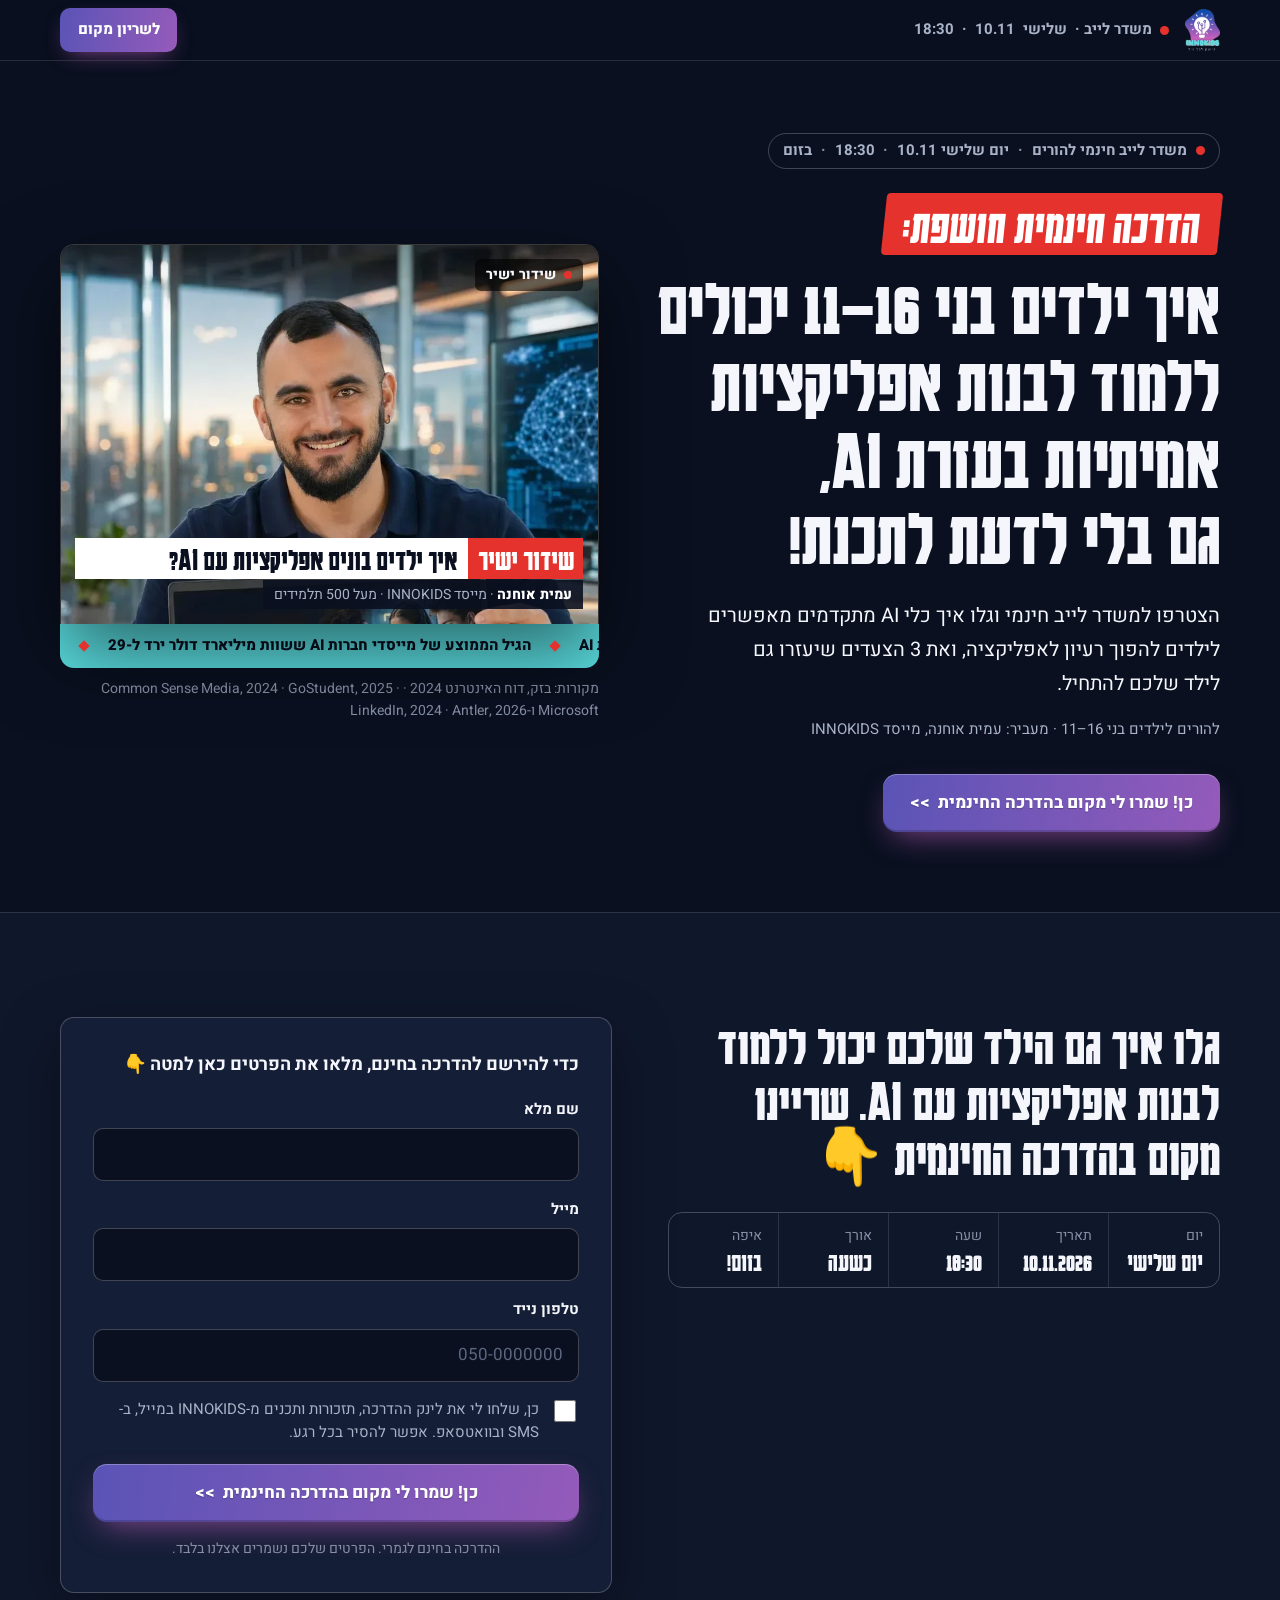
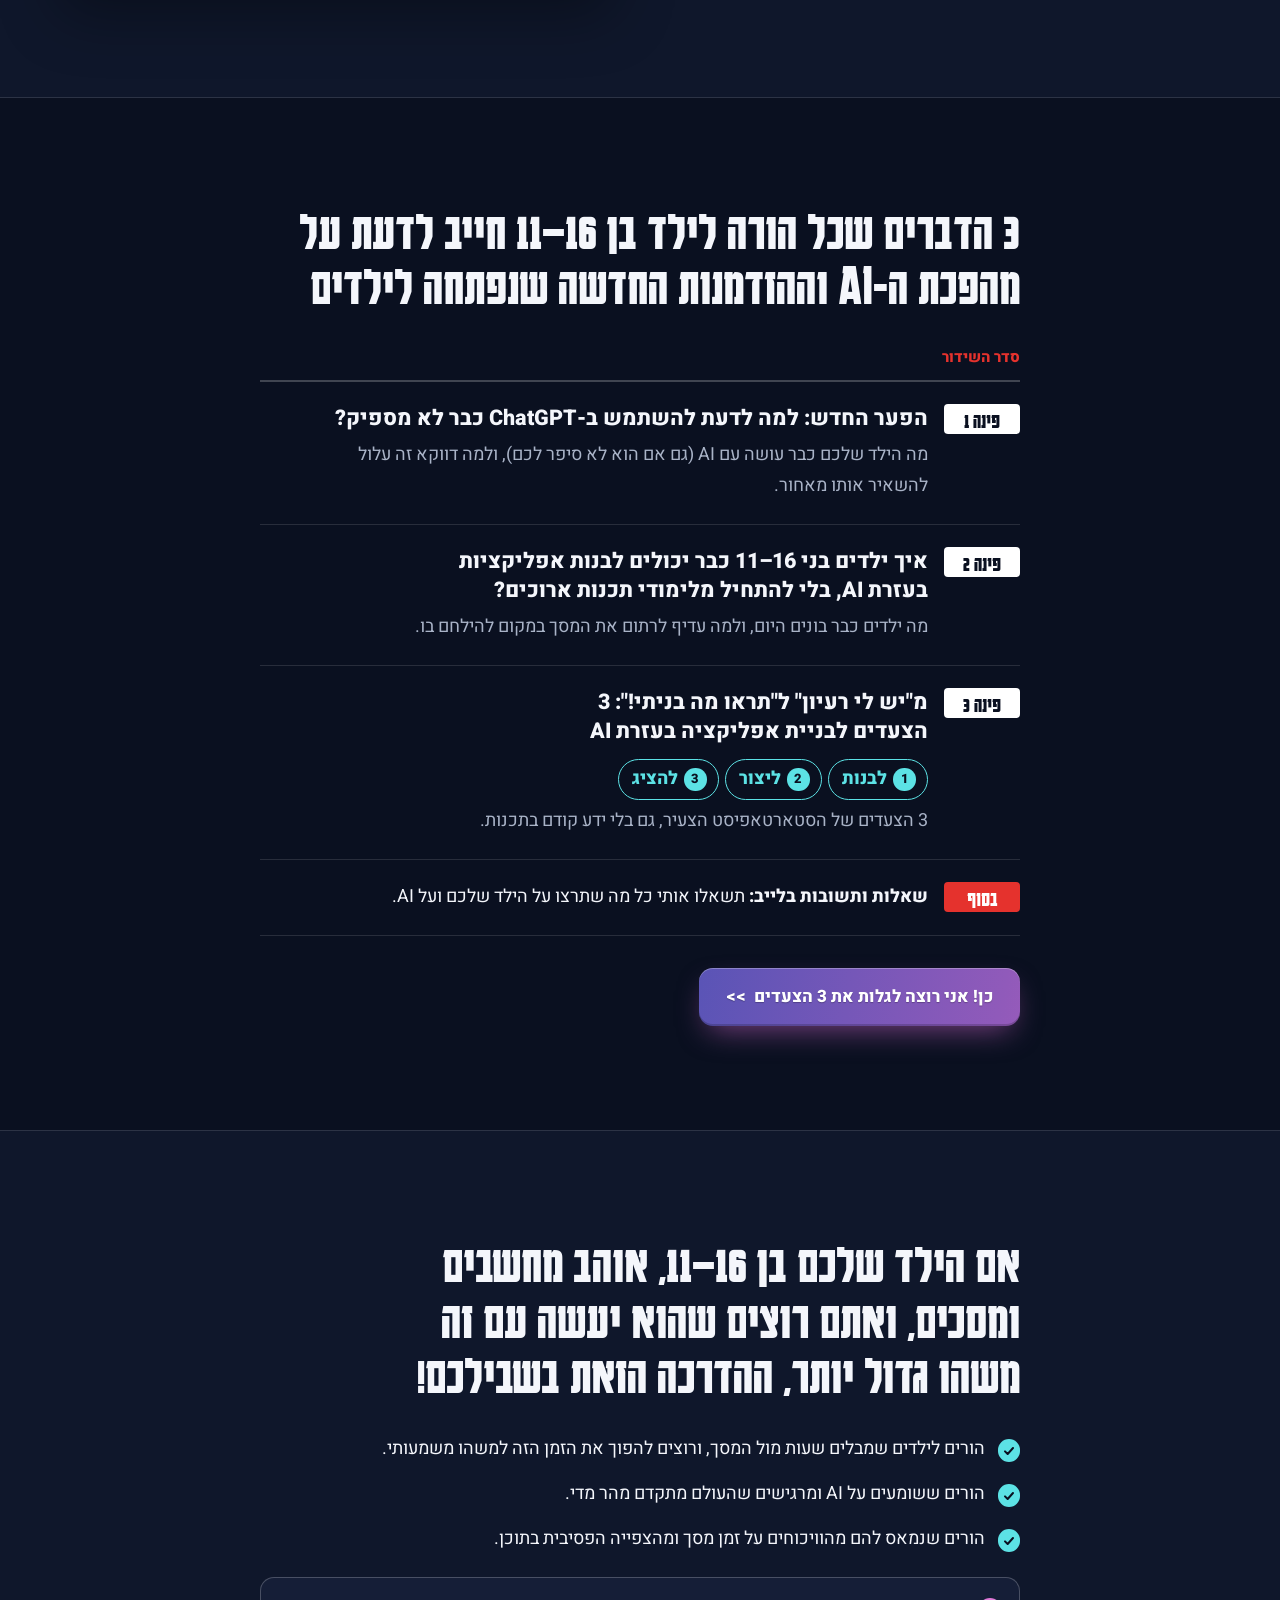
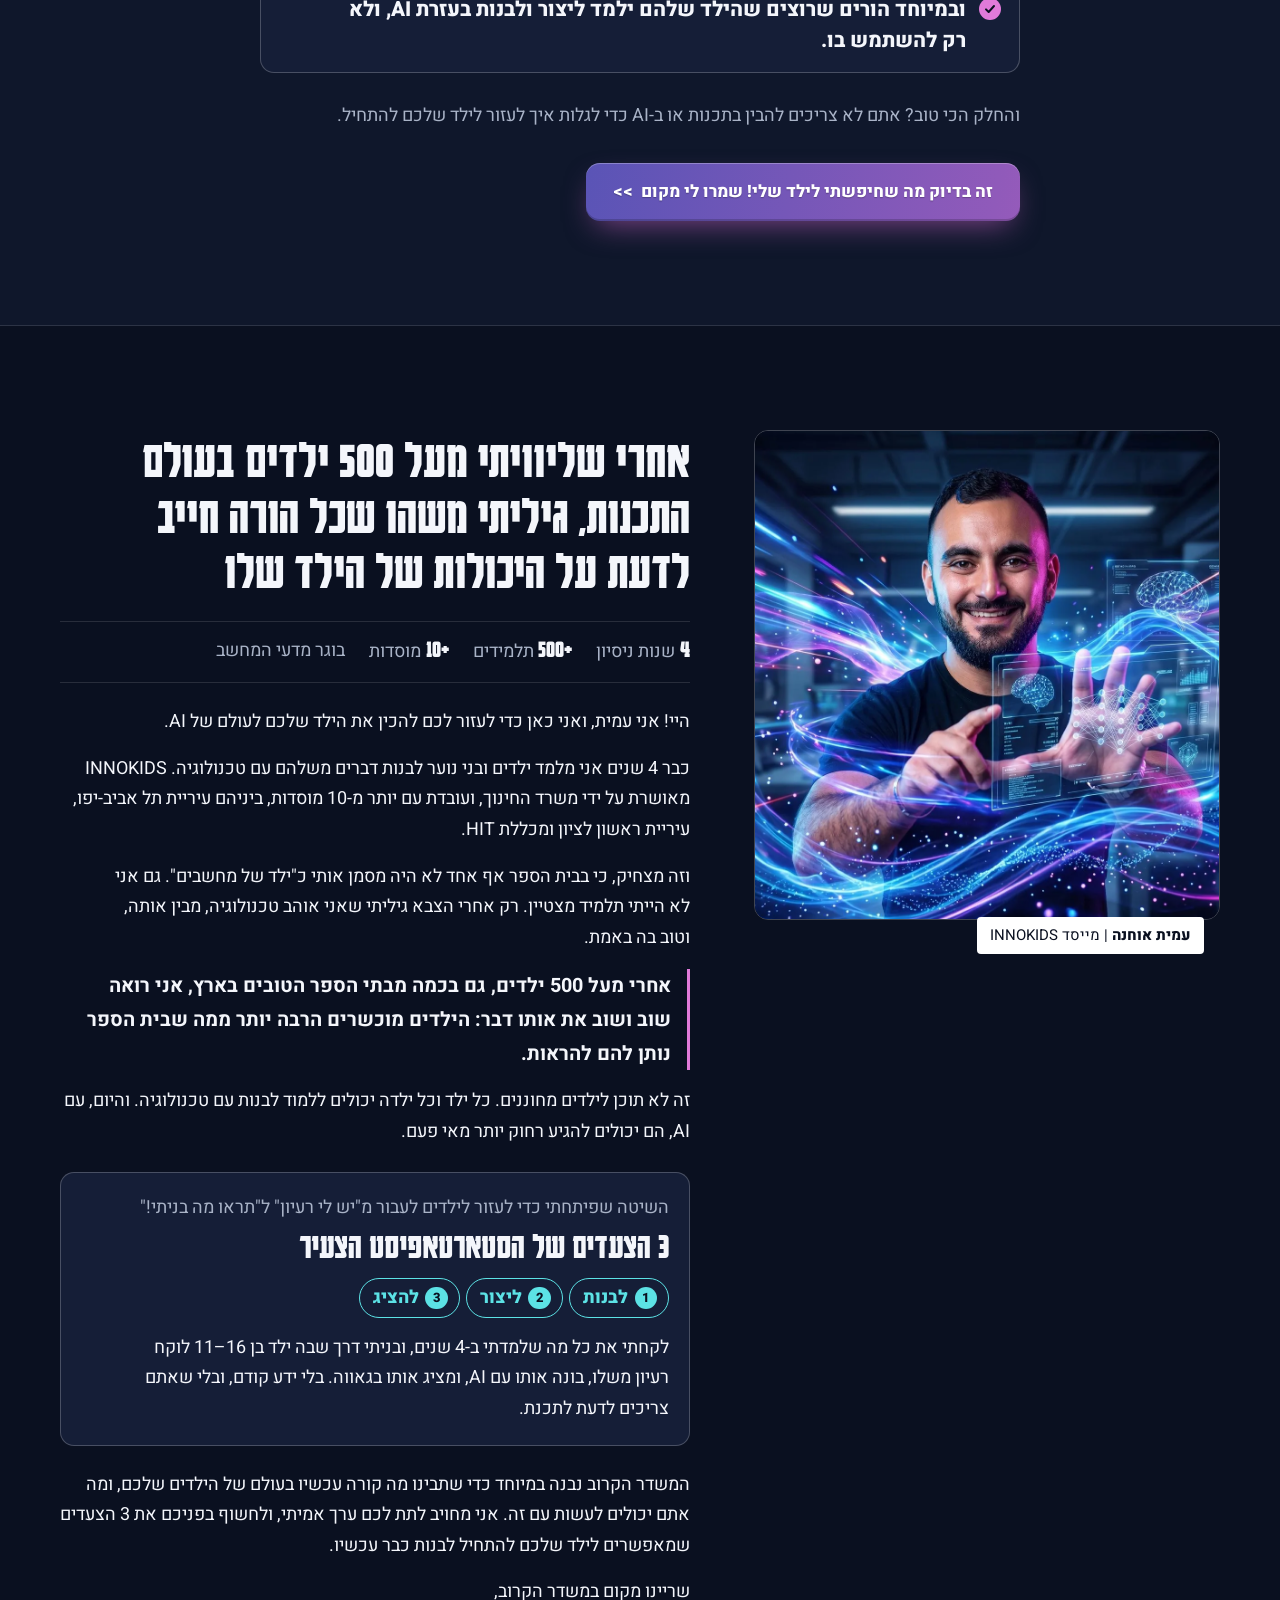
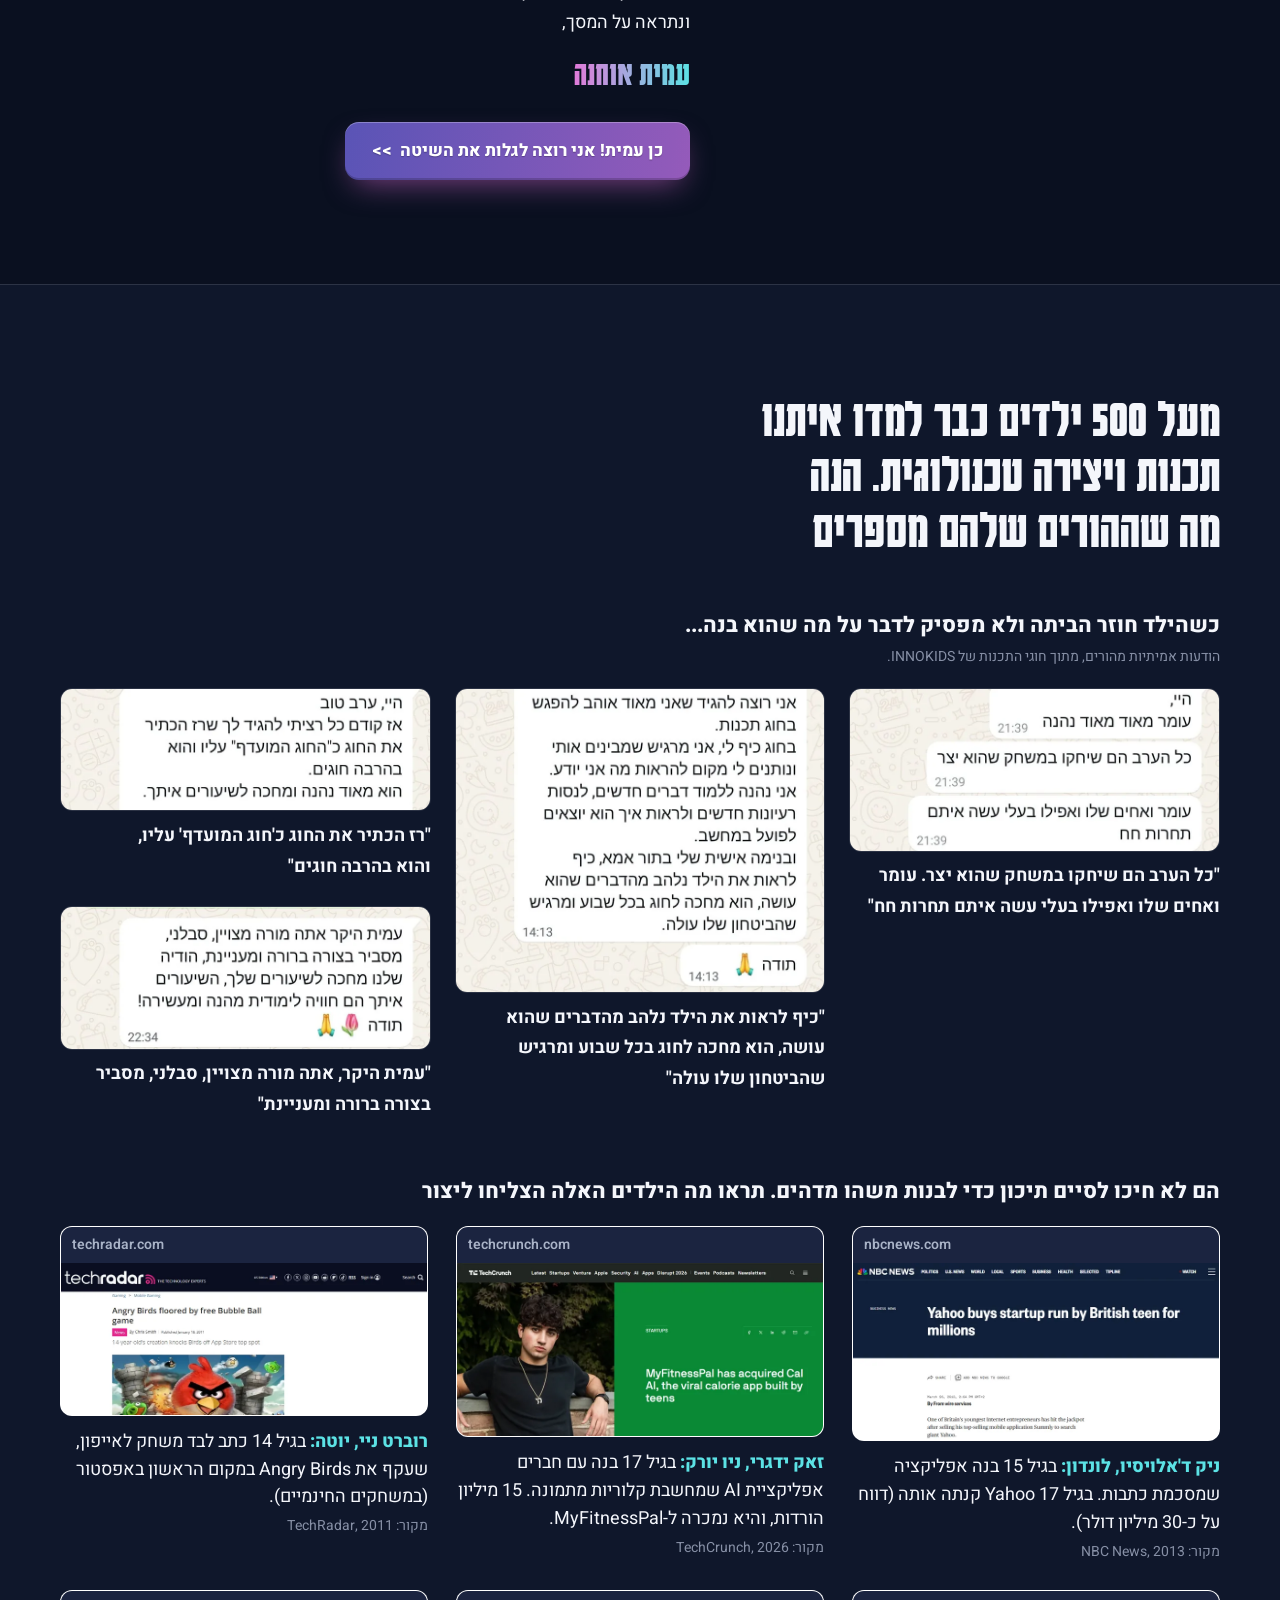
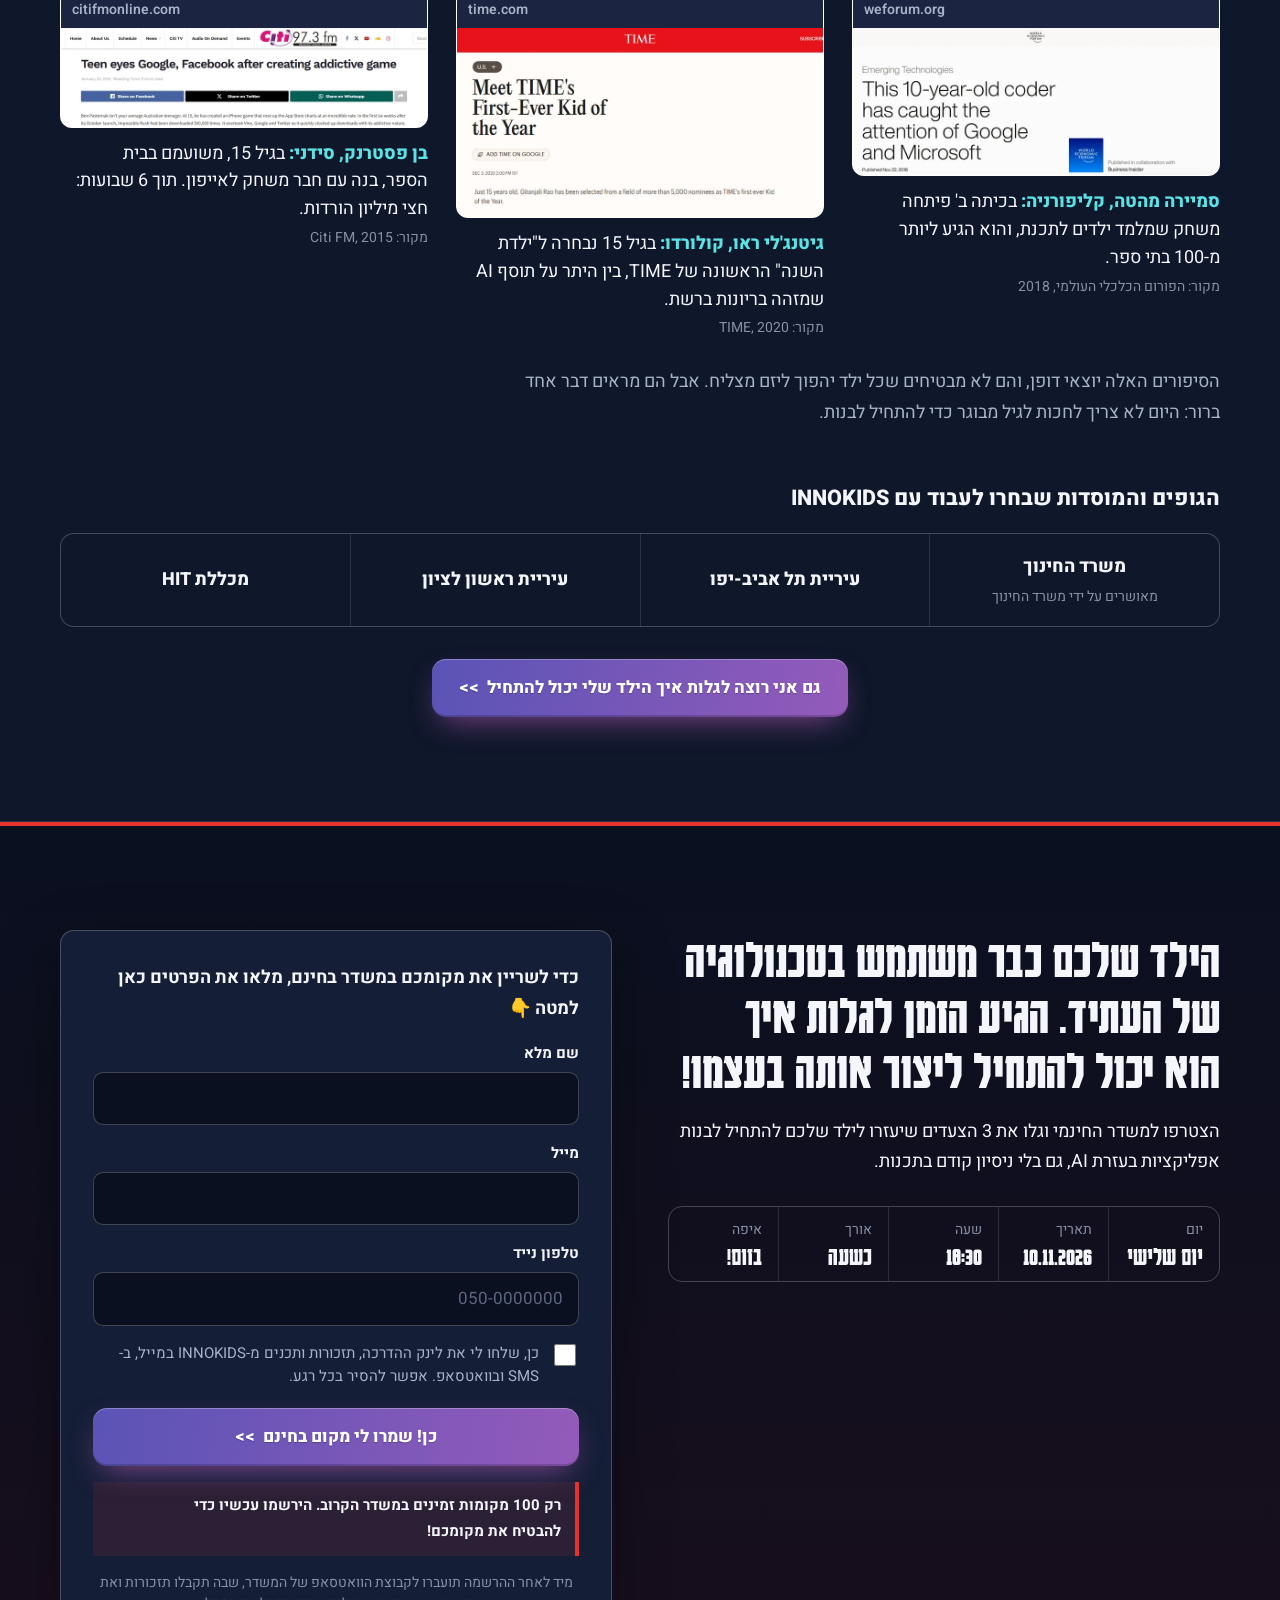
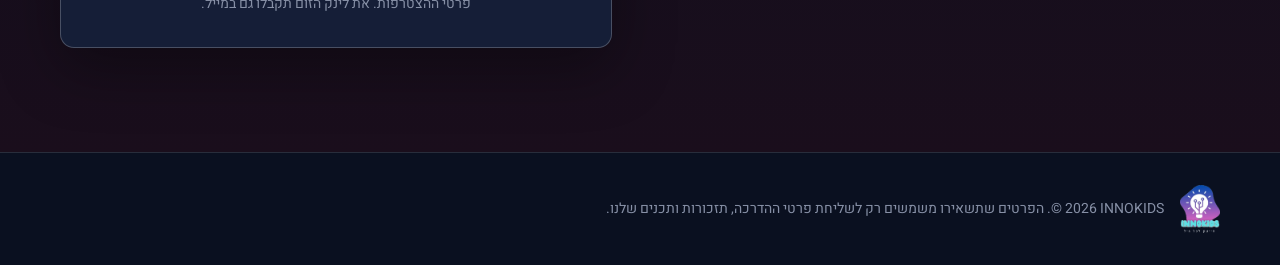
==== commit 256eed57: "Brand gradient instead of yellow; interactive hover buttons Buttons, header CTA and sticky bar use t" ====
--- a/index.html
+++ b/index.html
@@ -46,7 +46,7 @@
       </h1>
       <p class="hero__sub">הצטרפו למשדר לייב חינמי וגלו איך כלי AI מתקדמים מאפשרים לילדים להפוך רעיון לאפליקציה, ואת 3 הצעדים שיעזרו גם לילד שלכם&nbsp;להתחיל.</p>
       <p class="hero__trust">להורים לילדים בני <span class="nw" dir="ltr">11–16</span> · מעביר: עמית אוחנה, מייסד INNOKIDS</p>
-      <a class="btn" href="#reg-1">כן! שמרו לי מקום בהדרכה החינמית &gt;&gt;</a>
+      <a class="btn" href="#reg-1">כן! שמרו לי מקום בהדרכה החינמית <span class="btn__arrow" aria-hidden="true">&gt;&gt;</span></a>
     </div>
 
     <figure class="monitor" aria-label="עמית אוחנה בשידור ישיר">
@@ -116,7 +116,7 @@
         <span>כן, שלחו לי את לינק ההדרכה, תזכורות ותכנים מ-INNOKIDS במייל, ב-SMS ובוואטסאפ. אפשר להסיר בכל רגע.</span>
       </label>
       <p class="form__error" role="alert" aria-live="assertive"></p>
-      <button class="btn btn--block" type="submit">כן! שמרו לי מקום בהדרכה החינמית &gt;&gt;</button>
+      <button class="btn btn--block" type="submit">כן! שמרו לי מקום בהדרכה החינמית <span class="btn__arrow" aria-hidden="true">&gt;&gt;</span></button>
       <p class="fine form__fine">ההדרכה בחינם לגמרי. הפרטים שלכם נשמרים אצלנו בלבד.</p>
     </form>
   </div>
@@ -161,7 +161,7 @@
         </div>
       </li>
     </ol>
-    <a class="btn" href="#reg-2">כן! אני רוצה לגלות את 3 הצעדים &gt;&gt;</a>
+    <a class="btn" href="#reg-2">כן! אני רוצה לגלות את 3 הצעדים <span class="btn__arrow" aria-hidden="true">&gt;&gt;</span></a>
   </div>
 </section>
 
@@ -176,7 +176,7 @@
       <li class="fit__key">ובמיוחד הורים שרוצים שהילד שלהם ילמד ליצור ולבנות בעזרת AI, ולא רק להשתמש&nbsp;בו.</li>
     </ul>
     <p class="fit__close">והחלק הכי טוב? אתם לא צריכים להבין בתכנות או ב-AI כדי לגלות איך לעזור לילד שלכם&nbsp;להתחיל.</p>
-    <a class="btn" href="#reg-2">זה בדיוק מה שחיפשתי לילד שלי! שמרו לי מקום &gt;&gt;</a>
+    <a class="btn" href="#reg-2">זה בדיוק מה שחיפשתי לילד שלי! שמרו לי מקום <span class="btn__arrow" aria-hidden="true">&gt;&gt;</span></a>
   </div>
 </section>
 
@@ -215,7 +215,7 @@
         <p>שריינו מקום במשדר הקרוב,<br>ונתראה על המסך,</p>
         <p class="sign">עמית אוחנה</p>
       </div>
-      <a class="btn" href="#reg-2">כן עמית! אני רוצה לגלות את השיטה &gt;&gt;</a>
+      <a class="btn" href="#reg-2">כן עמית! אני רוצה לגלות את השיטה <span class="btn__arrow" aria-hidden="true">&gt;&gt;</span></a>
     </div>
   </div>
 </section>
@@ -306,7 +306,7 @@
       <li><span class="orgs__name">עיריית ראשון לציון</span></li>
       <li><span class="orgs__name">מכללת HIT</span></li>
     </ul>
-    <div class="center"><a class="btn" href="#reg-2">גם אני רוצה לגלות איך הילד שלי יכול להתחיל &gt;&gt;</a></div>
+    <div class="center"><a class="btn" href="#reg-2">גם אני רוצה לגלות איך הילד שלי יכול להתחיל <span class="btn__arrow" aria-hidden="true">&gt;&gt;</span></a></div>
   </div>
 </section>
 
@@ -346,7 +346,7 @@
         <span>כן, שלחו לי את לינק ההדרכה, תזכורות ותכנים מ-INNOKIDS במייל, ב-SMS ובוואטסאפ. אפשר להסיר בכל רגע.</span>
       </label>
       <p class="form__error" role="alert" aria-live="assertive"></p>
-      <button class="btn btn--block" type="submit">כן! שמרו לי מקום בחינם &gt;&gt;</button>
+      <button class="btn btn--block" type="submit">כן! שמרו לי מקום בחינם <span class="btn__arrow" aria-hidden="true">&gt;&gt;</span></button>
       <p class="form__seats">רק <span data-w="seats">100</span> מקומות זמינים במשדר הקרוב. הירשמו עכשיו כדי להבטיח את&nbsp;מקומכם!</p>
       <p class="fine form__fine">מיד לאחר ההרשמה תועברו לקבוצת הוואטסאפ של המשדר, שבה תקבלו תזכורות ואת פרטי ההצטרפות. את לינק הזום תקבלו גם&nbsp;במייל.</p>
     </form>
@@ -362,7 +362,7 @@
   </div>
 </footer>
 
-<a class="sticky" href="#reg-2" aria-hidden="true" tabindex="-1">כן! שמרו לי מקום בחינם &gt;&gt;</a>
+<a class="sticky" href="#reg-2" aria-hidden="true" tabindex="-1">כן! שמרו לי מקום בחינם <span class="btn__arrow" aria-hidden="true">&gt;&gt;</span></a>
 
 <script src="/main.js" defer></script>
 </body>
--- a/styles.css
+++ b/styles.css
@@ -10,14 +10,18 @@
   --faint:#8790A6;
   --onair:#E5322D;
   --onair-deep:#B3201C;
-  --crawl:#FFD23F;
-  --crawl-ink:#17130A;
+  --indigo:#5A54B6;
+  --purple:#905ABA;
+  --magenta:#C05FBE;
+  --magenta-l:#E07AD9;
+  --grad:linear-gradient(100deg,#5A54B6 0%,#905ABA 38%,#C05FBE 62%,#E07AD9 82%,#5A54B6 100%);
   --brand:#5CE2E5;
   --pad-x:clamp(1rem,5vw,2.5rem);
   --pad-y:clamp(3.5rem,9vw,6.5rem);
   --w:1160px;
   --w-text:760px;
   --r:14px;
+  --ease:cubic-bezier(.22,1,.36,1);
   --display:"Karantina","Heebo",system-ui,sans-serif;
   --body:"Heebo",system-ui,-apple-system,"Segoe UI",Arial,sans-serif;
 }
@@ -38,10 +42,10 @@
 strong{font-weight:800}
 h1,h2,h3{text-wrap:balance}
 p,li{text-wrap:pretty}
-:focus-visible{outline:3px solid var(--crawl);outline-offset:3px;border-radius:6px}
-::selection{background:var(--crawl);color:var(--crawl-ink)}
-
-.skip{position:absolute;inset-inline-start:1rem;top:-4rem;z-index:100;background:var(--crawl);color:var(--crawl-ink);
+:focus-visible{outline:3px solid var(--brand);outline-offset:3px;border-radius:6px}
+::selection{background:var(--magenta);color:#fff}
+
+.skip{position:absolute;inset-inline-start:1rem;top:-4rem;z-index:100;background:var(--brand);color:var(--studio);
   padding:.75rem 1.25rem;border-radius:10px;font-weight:800;text-decoration:none}
 .skip:focus{top:1rem}
 
@@ -66,14 +70,35 @@
 @keyframes pulse{0%{box-shadow:0 0 0 0 rgba(229,50,45,.55)}80%,100%{box-shadow:0 0 0 .55em rgba(229,50,45,0)}}
 
 /* ---------- buttons ---------- */
-.btn{display:inline-flex;align-items:center;justify-content:center;min-height:56px;padding:.85rem 1.6rem;
-  background:var(--crawl);color:var(--crawl-ink);font-family:var(--body);font-weight:800;font-size:1.0625rem;line-height:1.3;
-  text-align:center;text-decoration:none;border:0;border-radius:10px;cursor:pointer;
-  box-shadow:0 6px 0 #C9A21F;transition:transform .12s ease,box-shadow .12s ease}
-.btn:hover{transform:translateY(-1px);box-shadow:0 7px 0 #C9A21F}
-.btn:active{transform:translateY(4px);box-shadow:0 2px 0 #C9A21F}
+.btn{position:relative;isolation:isolate;overflow:hidden;display:inline-flex;align-items:center;justify-content:center;gap:.5rem;
+  min-height:58px;padding:.9rem 1.7rem;font-family:var(--body);font-weight:800;font-size:1.0625rem;line-height:1.3;text-align:center;
+  text-decoration:none;color:#fff;border:0;border-radius:14px;cursor:pointer;
+  background:var(--grad);background-size:250% 100%;background-position:0% 50%;
+  box-shadow:0 12px 30px -10px rgba(192,95,190,.65),inset 0 1px 0 rgba(255,255,255,.28),inset 0 -2px 0 rgba(0,0,0,.18);
+  text-shadow:0 1px 1px rgba(0,0,0,.25);
+  transition:background-position .6s var(--ease),transform .25s var(--ease),box-shadow .3s var(--ease)}
+/* light sweep that crosses the button on hover */
+.btn::before{content:"";position:absolute;z-index:-1;top:0;bottom:0;width:45%;inset-inline-start:-60%;
+  background:linear-gradient(100deg,transparent,rgba(255,255,255,.5),transparent);transform:skewX(-20deg);pointer-events:none}
+/* soft halo behind the button */
+.btn::after{content:"";position:absolute;z-index:-2;inset:-2px;border-radius:inherit;background:var(--grad);background-size:250% 100%;
+  filter:blur(14px);opacity:0;transition:opacity .3s var(--ease)}
+.btn__arrow{display:inline-block;transition:transform .3s var(--ease)}
+.btn:hover,.btn:focus-visible{background-position:100% 50%;transform:translateY(-3px) scale(1.025);
+  box-shadow:0 22px 46px -12px rgba(224,122,217,.85),0 0 0 3px rgba(92,226,229,.45),inset 0 1px 0 rgba(255,255,255,.35)}
+.btn:hover::before,.btn:focus-visible::before{animation:sweep .8s var(--ease) forwards}
+.btn:hover::after,.btn:focus-visible::after{opacity:.55}
+.btn:hover .btn__arrow,.btn:focus-visible .btn__arrow{animation:nudge .9s var(--ease) infinite}
+.btn:active{transform:translateY(0) scale(.98);box-shadow:0 8px 20px -10px rgba(192,95,190,.8),inset 0 2px 6px rgba(0,0,0,.25)}
+@keyframes sweep{from{inset-inline-start:-60%}to{inset-inline-start:120%}}
+@keyframes nudge{0%,100%{transform:translateX(0)}50%{transform:translateX(-6px)}}
+@media (prefers-reduced-motion:reduce){
+  .btn,.btn::after,.btn__arrow{transition:none}
+  .btn:hover,.btn:focus-visible{transform:none}
+  .btn:hover::before,.btn:focus-visible::before,.btn:hover .btn__arrow,.btn:focus-visible .btn__arrow{animation:none}
+}
 .btn--block{width:100%}
-.btn[disabled]{opacity:.7;cursor:wait}
+.btn[disabled]{opacity:.75;cursor:wait;transform:none}
 .section .btn,.hero .btn{margin-top:2rem}
 
 /* ---------- header ---------- */
@@ -81,8 +106,10 @@
 .top__row{display:flex;align-items:center;gap:1rem;min-height:60px}
 .top__logo img{width:auto;height:42px}
 .top__onair{display:none;align-items:center;gap:.5rem;font-size:.9375rem;font-weight:700;color:var(--muted)}
-.top__cta{margin-inline-start:auto;display:inline-flex;align-items:center;min-height:44px;padding:.4rem 1rem;border-radius:8px;
-  background:var(--crawl);color:var(--crawl-ink);font-weight:800;font-size:.9375rem;text-decoration:none}
+.top__cta{margin-inline-start:auto;display:inline-flex;align-items:center;min-height:44px;padding:.4rem 1.1rem;border-radius:10px;
+  background:var(--grad);background-size:250% 100%;color:#fff;font-weight:800;font-size:.9375rem;text-decoration:none;
+  box-shadow:0 8px 22px -10px rgba(192,95,190,.8);transition:background-position .6s var(--ease),transform .25s var(--ease),box-shadow .3s var(--ease)}
+.top__cta:hover,.top__cta:focus-visible{background-position:100% 50%;transform:translateY(-2px);box-shadow:0 12px 28px -10px rgba(224,122,217,.9),0 0 0 2px rgba(92,226,229,.45)}
 @media (min-width:720px){.top__onair{display:inline-flex}}
 
 /* ---------- hero ---------- */
@@ -120,7 +147,7 @@
   font-size:.875rem;line-height:1.5;color:var(--muted)}
 .third__name strong{color:#fff}
 
-.ticker{overflow:hidden;background:var(--crawl);color:var(--crawl-ink);border-radius:0 0 var(--r) var(--r);direction:ltr}
+.ticker{overflow:hidden;background:var(--brand);color:var(--studio);border-radius:0 0 var(--r) var(--r);direction:ltr}
 .ticker__track{display:flex;width:max-content;animation:crawl 48s linear infinite}
 .ticker__list{display:flex;direction:rtl}
 .ticker__list li{display:flex;align-items:center;white-space:nowrap;padding:.6rem 0;font-weight:800;font-size:.9375rem}
@@ -162,10 +189,10 @@
   background:var(--studio);border:1.5px solid var(--line-strong);border-radius:10px}
 .field input[dir="ltr"]{text-align:right}
 .field input::placeholder{color:#5D6680}
-.field input:focus{outline:none;border-color:var(--crawl);box-shadow:0 0 0 3px rgba(255,210,63,.25)}
+.field input:focus{outline:none;border-color:var(--magenta-l);box-shadow:0 0 0 3px rgba(224,122,217,.25)}
 .field input[aria-invalid="true"]{border-color:var(--onair)}
 .check{display:flex;gap:.7rem;align-items:flex-start;font-size:.9375rem;line-height:1.55;color:var(--muted);cursor:pointer}
-.check input{flex:none;width:22px;height:22px;margin-top:.15rem;accent-color:var(--crawl)}
+.check input{flex:none;width:22px;height:22px;margin-top:.15rem;accent-color:var(--magenta)}
 .check.is-invalid span{color:#FF8A86}
 .form__error{min-height:0;color:#FF8A86;font-weight:700;font-size:.9375rem}
 .form__error:empty{display:none}
@@ -199,7 +226,7 @@
   background:var(--brand) url("data:image/svg+xml,%3Csvg xmlns='http://www.w3.org/2000/svg' viewBox='0 0 24 24'%3E%3Cpath d='M6 12.5l4 4 8-9' fill='none' stroke='%230A1020' stroke-width='3' stroke-linecap='round' stroke-linejoin='round'/%3E%3C/svg%3E") center/70% no-repeat}
 .fit__key{margin-top:.5rem;padding:1rem 1.1rem 1rem 1.1rem;padding-inline-start:3.3rem !important;background:var(--panel);
   border:1px solid var(--line-strong);border-radius:var(--r);font-weight:800;font-size:1.15em;line-height:1.5}
-.fit__key::before{inset-inline-start:1.1rem !important;top:1.25rem !important;background-color:var(--crawl) !important}
+.fit__key::before{inset-inline-start:1.1rem !important;top:1.25rem !important;background-color:var(--magenta-l) !important}
 .fit__close{margin-top:1.75rem;color:var(--muted)}
 
 /* ---------- host ---------- */
@@ -212,12 +239,12 @@
 .creds{display:flex;flex-wrap:wrap;gap:.5rem 1.5rem;margin-top:1.5rem;padding-block:.9rem;border-block:1px solid var(--line);color:var(--muted)}
 .creds strong{font-family:var(--display);font-size:1.6rem;line-height:1;color:var(--text)}
 .letter{margin-top:1.5rem;display:grid;gap:1rem;max-width:40rem}
-.letter__key{font-weight:700;font-size:1.1em;padding-inline-start:1rem;border-inline-start:3px solid var(--crawl)}
+.letter__key{font-weight:700;font-size:1.1em;padding-inline-start:1rem;border-inline-start:3px solid var(--magenta-l)}
 .method{margin-block:.5rem;padding:1.25rem;background:var(--panel);border:1px solid var(--line-strong);border-radius:var(--r)}
 .method__intro{color:var(--muted)}
 .method__name{margin-top:.2rem;font-family:var(--display);font-weight:700;font-size:clamp(1.8rem,5vw,2.3rem);line-height:1.05}
 .method .steps{margin-bottom:.9rem}
-.sign{font-family:var(--display);font-weight:700;font-size:2.2rem;line-height:1;color:var(--crawl)}
+.sign{font-family:var(--display);font-weight:700;font-size:2.2rem;line-height:1;background:linear-gradient(90deg,var(--magenta-l),var(--brand));-webkit-background-clip:text;background-clip:text;color:transparent;width:max-content}
 
 /* ---------- proof ---------- */
 .proof__sub{margin-top:clamp(2.5rem,6vw,3.5rem)}
@@ -253,7 +280,7 @@
 .foot img{width:auto;height:48px}
 @media (min-width:960px){.foot{padding-bottom:2rem}}
 .sticky{position:fixed;inset-inline:.75rem;bottom:.75rem;z-index:50;display:flex;align-items:center;justify-content:center;min-height:54px;
-  background:var(--crawl);color:var(--crawl-ink);font-weight:800;text-decoration:none;border-radius:10px;box-shadow:0 8px 30px rgba(0,0,0,.5);
+  background:var(--grad);background-size:250% 100%;color:#fff;font-weight:800;text-decoration:none;border-radius:14px;box-shadow:0 10px 30px -6px rgba(192,95,190,.7),0 8px 30px rgba(0,0,0,.45);
   transform:translateY(150%);visibility:hidden;transition:transform .25s ease,visibility 0s .25s}
 .sticky.is-on{transform:none;visibility:visible;transition:transform .25s ease}
 @media (min-width:960px){.sticky{display:none}}
